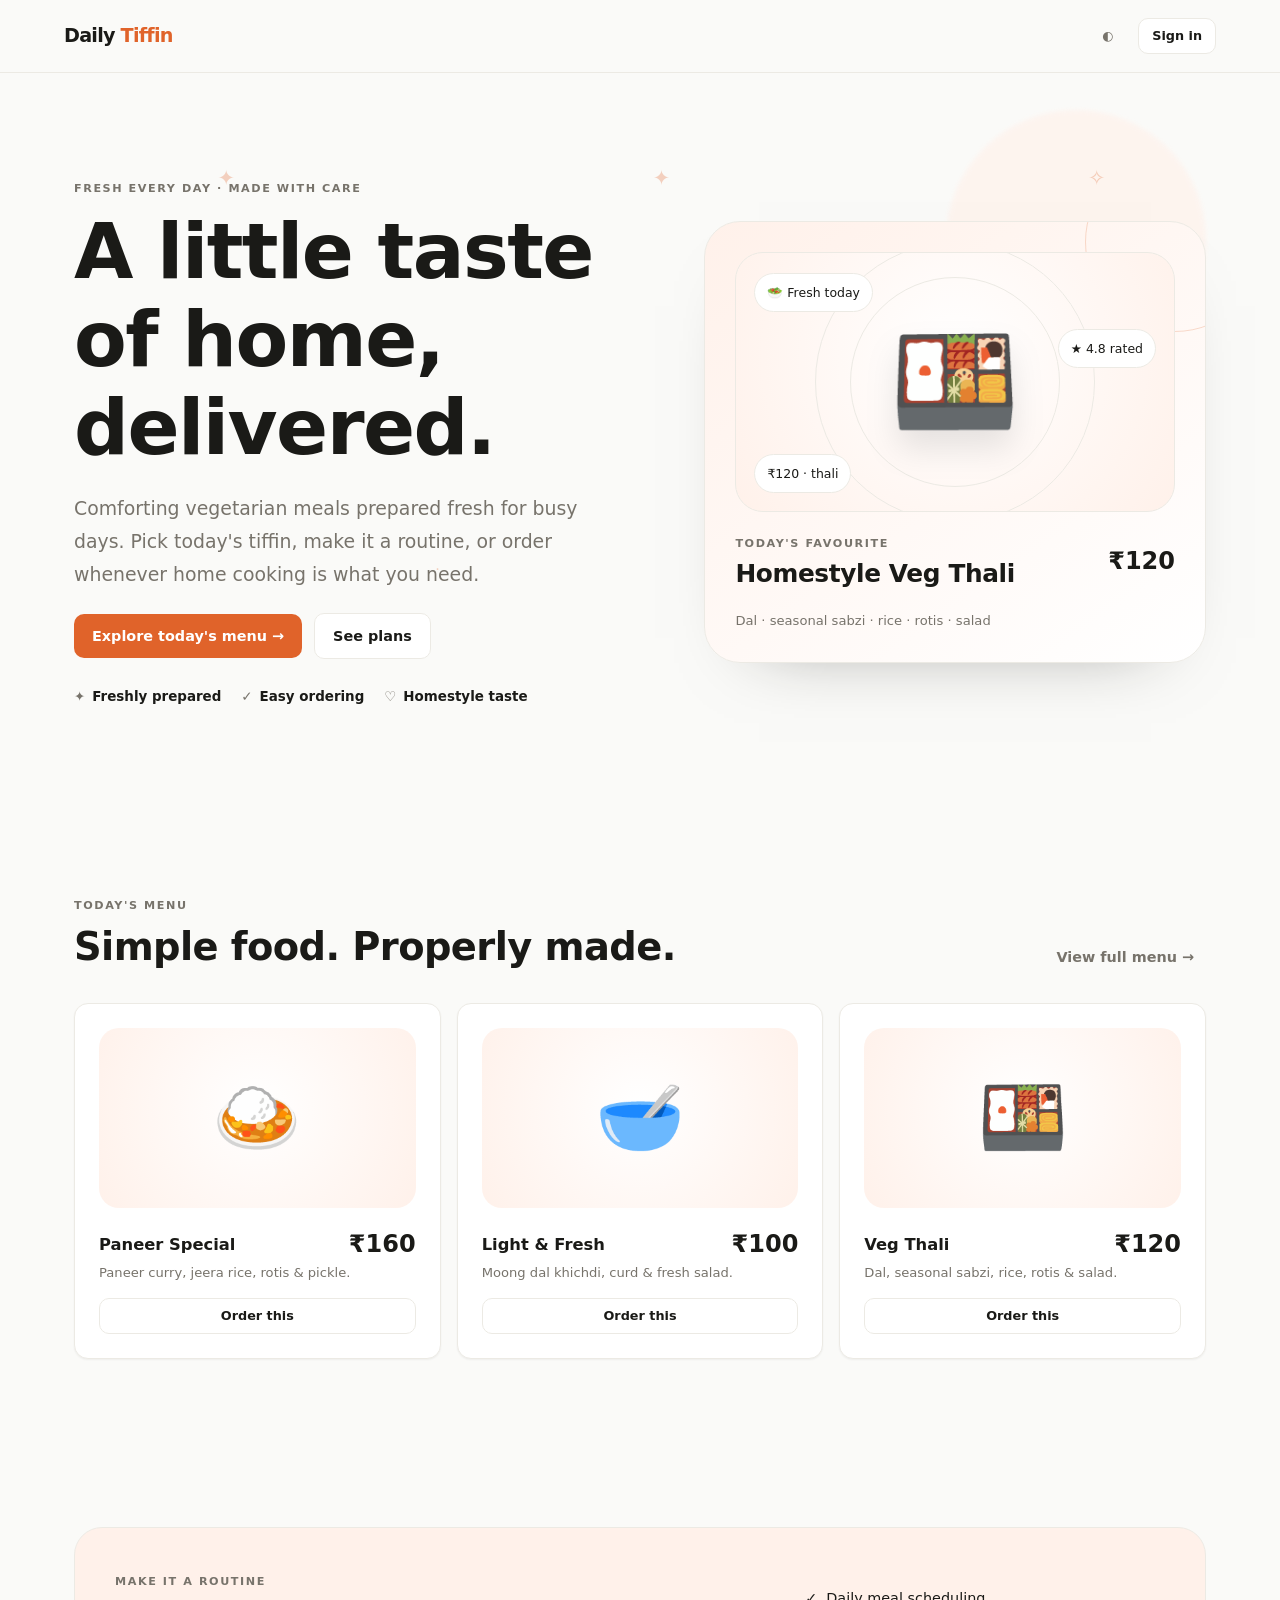
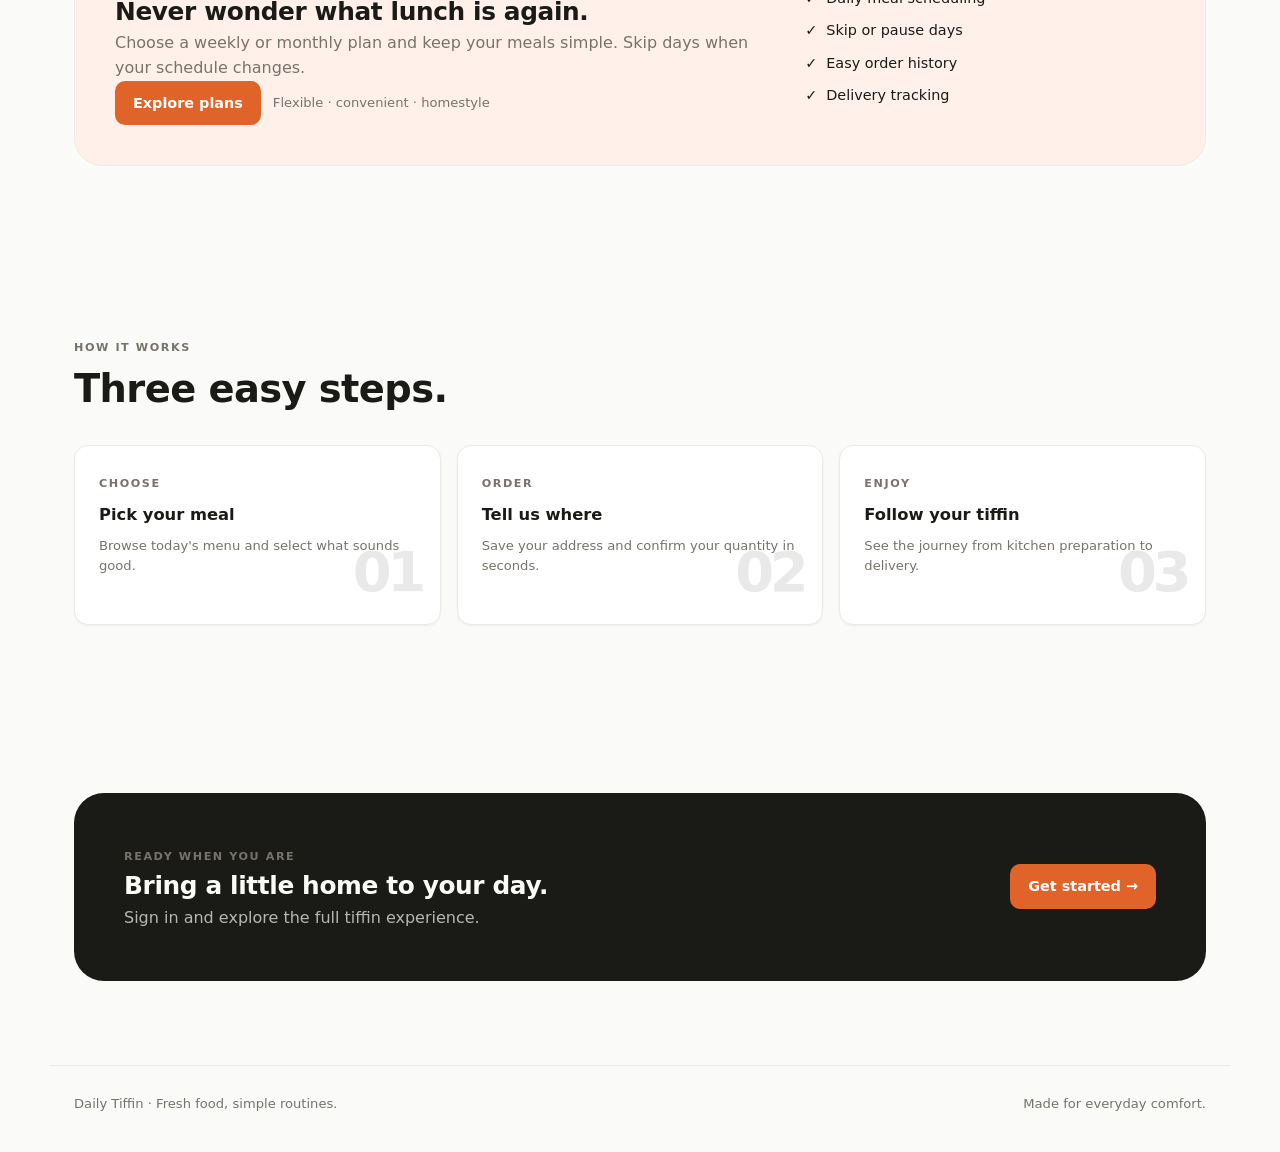
==== index.html @ ce7e2937 "first commit" ====
<!doctype html>
<html lang="en">
<head>
<meta charset="UTF-8"><meta name="viewport" content="width=device-width, initial-scale=1, viewport-fit=cover">
<meta name="theme-color" content="#FAFAF8"><meta name="description" content="Fresh homestyle tiffin meals, simple plans and easy delivery.">
<title>Daily Tiffin · Homestyle meals</title>
<link rel="stylesheet" href="assets/css/tokens.css"><link rel="stylesheet" href="assets/css/base.css"><link rel="stylesheet" href="assets/css/components.css"><link rel="stylesheet" href="assets/css/pages.css">
<script type="module" src="assets/js/theme.js"></script><script src="assets/js/enhancements.js" defer></script>
<style>
.home{overflow:hidden}.home__nav{padding-inline:clamp(16px,5vw,72px)}
.hero--home{max-width:1180px;grid-template-columns:minmax(0,1.05fr) minmax(280px,.95fr);padding-top:clamp(48px,8vw,104px);padding-bottom:clamp(56px,8vw,100px);gap:clamp(28px,6vw,76px)}
.hero-copy{position:relative;z-index:2}.hero-copy h1{max-width:780px;margin:.1em 0 .25em}.hero-copy .lead{font-size:clamp(1rem,1.5vw,1.18rem);line-height:1.75;max-width:600px}
.hero-actions{margin-top:22px}.trust-row{display:flex;gap:20px;flex-wrap:wrap;margin-top:28px;color:var(--muted);font-size:.84rem}.trust-row span{display:inline-flex;align-items:center;gap:7px}.trust-row b{color:var(--text)}
.hero__art--premium{min-height:430px;padding:30px;align-content:end;background:linear-gradient(145deg,var(--accent-soft),var(--surface));border-radius:36px}.plate{min-height:260px;display:grid;place-items:center;border-radius:28px;background:radial-gradient(circle at 50% 40%,var(--surface),var(--accent-soft));border:1px solid var(--border);position:relative;overflow:hidden}.plate::before,.plate::after{content:'';position:absolute;border:1px solid var(--border);border-radius:50%;width:280px;height:280px}.plate::after{width:210px;height:210px}.plate__emoji{font-size:6.5rem;filter:drop-shadow(0 18px 16px rgba(0,0,0,.1));z-index:1}.float-chip{position:absolute;background:var(--surface);border:1px solid var(--border);box-shadow:0 12px 35px -24px rgba(0,0,0,.55);border-radius:999px;padding:9px 12px;font-size:.78rem;z-index:2;animation:chipFloat 4.5s ease-in-out infinite}.chip-a{top:20px;left:18px}.chip-b{right:18px;top:76px;animation-delay:-1.3s}.chip-c{bottom:18px;left:18px;animation-delay:-2.2s}@keyframes chipFloat{50%{transform:translateY(-7px)}}
.section{max-width:1180px;margin:auto;padding:clamp(48px,7vw,84px) 24px}.section-head{display:flex;justify-content:space-between;gap:20px;align-items:end;margin-bottom:26px}.section-head h2{font-size:clamp(1.7rem,3vw,2.5rem)}
.feature-grid{display:grid;grid-template-columns:repeat(3,1fr);gap:16px}.feature-card{min-height:180px;position:relative;overflow:hidden}.feature-num{font-size:3.5rem;font-weight:800;letter-spacing:-.08em;opacity:.09;position:absolute;right:18px;bottom:8px}
.menu-preview{display:grid;grid-template-columns:repeat(3,1fr);gap:16px}.food-card{position:relative;overflow:hidden}.food-art{height:180px;border-radius:20px;background:radial-gradient(circle at 50% 45%,var(--surface),var(--accent-soft));display:grid;place-items:center;font-size:4.5rem;margin-bottom:18px}.food-meta{display:flex;align-items:center;justify-content:space-between;gap:10px}.food-card .btn{margin-top:15px;width:100%}
.plan-banner{display:grid;grid-template-columns:1.3fr .7fr;gap:22px;align-items:center;background:var(--accent-soft);border:1px solid var(--border);border-radius:28px;padding:clamp(22px,4vw,40px)}.plan-price{font-size:clamp(2rem,5vw,3.2rem);font-weight:800;letter-spacing:-.06em}.mini-points{display:grid;gap:10px}.mini-points div{display:flex;gap:9px;align-items:center;font-size:.9rem}
.cta{background:var(--text);color:var(--bg);border-radius:30px;padding:clamp(28px,5vw,50px);display:flex;align-items:center;justify-content:space-between;gap:24px}.cta p{color:color-mix(in srgb,var(--bg) 70%,transparent)}
.home-footer{border-top:1px solid var(--border);padding:28px 24px 38px;display:flex;justify-content:space-between;gap:16px;flex-wrap:wrap;color:var(--muted);font-size:.82rem;max-width:1180px;margin:auto}
@media(max-width:899px){.hero--home{grid-template-columns:1fr}.hero__art--premium{min-height:350px}.menu-preview,.feature-grid{grid-template-columns:repeat(2,minmax(0,1fr))}.plan-banner{grid-template-columns:1fr}}
@media(max-width:599px){.hero--home{padding-inline:18px}.hero__art--premium{min-height:300px;border-radius:26px;padding:18px}.plate{min-height:210px}.plate__emoji{font-size:5rem}.float-chip{font-size:.7rem}.section{padding-inline:18px}.section-head{align-items:start;flex-direction:column}.menu-preview,.feature-grid{grid-template-columns:1fr}.food-art{height:155px}.cta{border-radius:24px;flex-direction:column;align-items:flex-start}.trust-row{gap:12px}.home__nav .btn{min-width:88px}}
@media(prefers-reduced-motion:reduce){.float-chip{animation:none}}
</style>
</head>
<body class="home">
<nav class="lp-nav home__nav"><a class="lp-brand" href="index.html">Daily <span>Tiffin</span></a><div class="row"><button class="btn btn--quiet btn--sm" data-theme-toggle aria-label="Toggle theme">◐</button><a class="btn btn--ghost btn--sm" href="login.html">Sign in</a></div></nav>
<main>
<section class="hero hero--home">
<div class="hero-copy stack">
<span class="eyebrow">Fresh every day · Made with care</span>
<h1>A little taste of home, delivered.</h1>
<p class="lead muted">Comforting vegetarian meals prepared fresh for busy days. Pick today's tiffin, make it a routine, or order whenever home cooking is what you need.</p>
<div class="row wrap hero-actions"><a class="btn btn--primary" href="login.html">Explore today's menu →</a><a class="btn btn--ghost" href="#plans">See plans</a></div>
<div class="trust-row"><span>✦ <b>Freshly prepared</b></span><span>✓ <b>Easy ordering</b></span><span>♡ <b>Homestyle taste</b></span></div>
</div>
<div class="hero__art hero__art--premium">
<div class="plate"><span class="float-chip chip-a">🥗 Fresh today</span><span class="float-chip chip-b">★ 4.8 rated</span><span class="float-chip chip-c">₹120 · thali</span><span class="plate__emoji" aria-hidden="true">🍱</span></div>
<div class="between"><div><span class="eyebrow">Today's favourite</span><h2>Homestyle Veg Thali</h2></div><span class="price">₹120</span></div>
<p class="muted small">Dal · seasonal sabzi · rice · rotis · salad</p>
</div>
</section>

<section class="section">
<div class="section-head"><div><span class="eyebrow">Today's menu</span><h2>Simple food. Properly made.</h2></div><a class="btn btn--quiet" href="login.html">View full menu →</a></div>
<div class="menu-preview">
<article class="card food-card card--hover"><div class="food-art" aria-hidden="true">🍛</div><div class="food-meta"><h3>Paneer Special</h3><span class="price">₹160</span></div><p class="small muted">Paneer curry, jeera rice, rotis & pickle.</p><a class="btn btn--ghost btn--sm" href="login.html">Order this</a></article>
<article class="card food-card card--hover"><div class="food-art" aria-hidden="true">🥣</div><div class="food-meta"><h3>Light & Fresh</h3><span class="price">₹100</span></div><p class="small muted">Moong dal khichdi, curd & fresh salad.</p><a class="btn btn--ghost btn--sm" href="login.html">Order this</a></article>
<article class="card food-card card--hover"><div class="food-art" aria-hidden="true">🍱</div><div class="food-meta"><h3>Veg Thali</h3><span class="price">₹120</span></div><p class="small muted">Dal, seasonal sabzi, rice, rotis & salad.</p><a class="btn btn--ghost btn--sm" href="login.html">Order this</a></article>
</div>
</section>

<section class="section" id="plans">
<div class="plan-banner"><div><span class="eyebrow">Make it a routine</span><h2>Never wonder what lunch is again.</h2><p class="muted">Choose a weekly or monthly plan and keep your meals simple. Skip days when your schedule changes.</p><div class="row wrap"><a class="btn btn--primary" href="login.html">Explore plans</a><span class="small muted">Flexible · convenient · homestyle</span></div></div><div class="mini-points"><div>✓ <span>Daily meal scheduling</span></div><div>✓ <span>Skip or pause days</span></div><div>✓ <span>Easy order history</span></div><div>✓ <span>Delivery tracking</span></div></div></div>
</section>

<section class="section">
<div class="section-head"><div><span class="eyebrow">How it works</span><h2>Three easy steps.</h2></div></div>
<div class="feature-grid">
<article class="card feature-card stack-sm"><span class="eyebrow">Choose</span><h3>Pick your meal</h3><p class="muted small">Browse today's menu and select what sounds good.</p><span class="feature-num">01</span></article>
<article class="card feature-card stack-sm"><span class="eyebrow">Order</span><h3>Tell us where</h3><p class="muted small">Save your address and confirm your quantity in seconds.</p><span class="feature-num">02</span></article>
<article class="card feature-card stack-sm"><span class="eyebrow">Enjoy</span><h3>Follow your tiffin</h3><p class="muted small">See the journey from kitchen preparation to delivery.</p><span class="feature-num">03</span></article>
</div>
</section>

<section class="section"><div class="cta"><div><span class="eyebrow">Ready when you are</span><h2>Bring a little home to your day.</h2><p>Sign in and explore the full tiffin experience.</p></div><a class="btn btn--primary" href="login.html">Get started →</a></div></section>
</main>
<footer class="home-footer"><span>Daily Tiffin · Fresh food, simple routines.</span><span>Made for everyday comfort.</span></footer>
</body></html>
---- assets/css/tokens.css ----
:root{
  --bg:#FAFAF8; --surface:#FFFFFF; --surface-2:#F4F2EE;
  --border:#ECEAE4; --text:#1A1A17; --muted:#77736B;
  --accent:#E0632A; --accent-h:#C9541F; --accent-soft:#FFF1EA;
  --ok:#1B8A5A; --ok-soft:#E8F6EF;
  --warn:#C8891B; --warn-soft:#FFF6E5;
  --err:#C4372C; --err-soft:#FDECEA;
  --r-sm:10px; --r-md:14px; --r-lg:20px; --r-full:999px;
  --s1:4px; --s2:8px; --s3:12px; --s4:16px; --s5:24px; --s6:32px; --s7:48px;
  --sh-1:0 1px 2px rgba(26,26,23,.05);
  --sh-2:0 8px 28px -12px rgba(26,26,23,.18);
  --ease:cubic-bezier(.2,.8,.2,1); --t:.2s var(--ease);
  --rail:248px; --topbar:64px;
  --f:'Plus Jakarta Sans',system-ui,-apple-system,'Segoe UI',sans-serif;
}
html[data-theme="dark"]{
  --bg:#121211; --surface:#1B1B19; --surface-2:#232320;
  --border:#2C2C29; --text:#F5F4F1; --muted:#9A968D; --accent-soft:#2A1A12;
  --ok-soft:#14241d; --warn-soft:#2a2113; --err-soft:#2a1715;
  --sh-2:0 8px 28px -12px rgba(0,0,0,.6);
}
@media (prefers-reduced-motion:reduce){
  *,*::before,*::after{animation-duration:.01ms!important;transition-duration:.01ms!important}
}
---- assets/css/base.css ----
*,*::before,*::after{box-sizing:border-box;margin:0;padding:0}
html{-webkit-text-size-adjust:100%;scroll-behavior:smooth}
body{font-family:var(--f);font-size:15px;line-height:1.55;background:var(--bg);
  color:var(--text);-webkit-font-smoothing:antialiased;min-height:100dvh}
@media(min-width:768px){body{font-size:16px}}
img,svg{display:block;max-width:100%}
button,input,select,textarea{font:inherit;color:inherit}
button{background:none;border:0;cursor:pointer}
a{color:inherit;text-decoration:none}
ul,ol{list-style:none}
h1{font-size:clamp(1.6rem,4vw,2.4rem);letter-spacing:-.02em;font-weight:700;line-height:1.15}
h2{font-size:clamp(1.15rem,2.6vw,1.55rem);letter-spacing:-.015em;font-weight:650}
h3{font-size:1.02rem;font-weight:620}
.eyebrow{font-size:.7rem;letter-spacing:.14em;text-transform:uppercase;color:var(--muted);font-weight:650}
.muted{color:var(--muted)}
.small{font-size:.82rem}
.stack>*+*{margin-top:var(--s4)}
.stack-sm>*+*{margin-top:var(--s2)}
.row{display:flex;align-items:center;gap:var(--s3)}
.wrap{flex-wrap:wrap}
.between{display:flex;align-items:center;justify-content:space-between;gap:var(--s3)}
.sr{position:absolute;width:1px;height:1px;overflow:hidden;clip:rect(0 0 0 0)}
:focus-visible{outline:2px solid var(--accent);outline-offset:2px;border-radius:6px}
::selection{background:var(--accent);color:#fff}
---- assets/css/components.css ----
.btn{display:inline-flex;align-items:center;justify-content:center;gap:var(--s2);
  padding:11px 18px;border-radius:var(--r-sm);font-size:.9rem;font-weight:620;
  transition:background var(--t),transform var(--t),border-color var(--t),opacity var(--t),color var(--t);
  white-space:nowrap;min-height:44px}
.btn:active{transform:scale(.975)}
.btn--primary{background:var(--accent);color:#fff}
.btn--primary:hover{background:var(--accent-h)}
.btn--ghost{border:1px solid var(--border);background:var(--surface)}
.btn--ghost:hover{border-color:var(--accent);color:var(--accent)}
.btn--quiet{color:var(--muted);padding:8px 12px;min-height:38px}
.btn--quiet:hover{background:var(--surface-2);color:var(--text)}
.btn--danger{background:var(--err-soft);color:var(--err)}
.btn--ok{background:var(--ok-soft);color:var(--ok)}
.btn--block{width:100%}
.btn--sm{min-height:36px;padding:7px 13px;font-size:.8rem}
.btn[disabled]{opacity:.5;pointer-events:none}
.spin{width:15px;height:15px;border:2px solid currentColor;border-right-color:transparent;
  border-radius:50%;animation:spin .6s linear infinite;display:inline-block}
@keyframes spin{to{transform:rotate(360deg)}}

.card{background:var(--surface);border:1px solid var(--border);
  border-radius:var(--r-md);padding:var(--s5);box-shadow:var(--sh-1)}
.card--lg{border-radius:var(--r-lg)}
.card--pad-sm{padding:var(--s4)}
.card--hover{transition:transform var(--t),border-color var(--t),box-shadow var(--t)}
.card--hover:hover{transform:translateY(-3px);border-color:rgba(224,99,42,.4);box-shadow:var(--sh-2)}

.pill{display:inline-flex;align-items:center;gap:6px;padding:5px 11px;
  border-radius:var(--r-full);font-size:.7rem;font-weight:680;text-transform:capitalize}
.pill::before{content:"";width:6px;height:6px;border-radius:50%;background:currentColor}
.pill--pending{background:var(--warn-soft);color:var(--warn)}
.pill--approved,.pill--delivered,.pill--active{background:var(--ok-soft);color:var(--ok)}
.pill--rejected,.pill--cancelled{background:var(--err-soft);color:var(--err)}
.pill--neutral,.pill--preparing,.pill--confirmed{background:var(--surface-2);color:var(--muted)}
.pill--accent,.pill--out_for_delivery{background:var(--accent-soft);color:var(--accent)}
.chip{display:inline-flex;align-items:center;gap:8px;padding:9px 15px;border:1px solid var(--border);
  border-radius:var(--r-full);font-size:.85rem;font-weight:560;background:var(--surface);transition:all var(--t)}
.chip--on{background:var(--text);color:var(--bg);border-color:var(--text)}
.chip--pick{cursor:pointer}
.chip--pick:hover{border-color:var(--accent);color:var(--accent)}
.chip__x{display:grid;place-items:center;width:17px;height:17px;border-radius:50%;
  background:var(--surface-2);font-size:.7rem;line-height:1}
.chip__x:hover{background:var(--err-soft);color:var(--err)}

.field{display:block}
.field label{display:block;font-size:.78rem;font-weight:620;color:var(--muted);margin-bottom:6px}
.input,.select,.textarea{width:100%;padding:12px 14px;background:var(--surface);
  border:1px solid var(--border);border-radius:var(--r-sm);transition:border-color var(--t),box-shadow var(--t)}
.input:focus,.select:focus,.textarea:focus{outline:0;border-color:var(--accent);
  box-shadow:0 0 0 4px rgba(224,99,42,.12)}
.textarea{min-height:104px;resize:vertical}
.field .err{font-size:.75rem;color:var(--err);margin-top:5px;display:none}
.field.is-err .input,.field.is-err .textarea,.field.is-err .select{border-color:var(--err)}
.field.is-err .err{display:block}
.hint{font-size:.76rem;color:var(--muted)}
.prefix{display:flex;align-items:center;border:1px solid var(--border);border-radius:var(--r-sm);
  background:var(--surface);overflow:hidden;transition:border-color var(--t),box-shadow var(--t)}
.prefix:focus-within{border-color:var(--accent);box-shadow:0 0 0 4px rgba(224,99,42,.12)}
.prefix span{padding:0 4px 0 14px;color:var(--muted);font-weight:600}
.prefix input{border:0;background:none;padding:12px 14px 12px 8px;width:100%}
.prefix input:focus{outline:0}

.otp{display:flex;gap:8px}
.otp input{flex:1;height:56px;text-align:center;font-size:1.35rem;font-weight:700;
  border:1px solid var(--border);border-radius:var(--r-sm);background:var(--surface);transition:all var(--t)}
.otp input:focus{outline:0;border-color:var(--accent);box-shadow:0 0 0 4px rgba(224,99,42,.12)}
.otp.shake{animation:shake .38s}
@keyframes shake{0%,100%{transform:translateX(0)}20%{transform:translateX(-7px)}
  40%{transform:translateX(7px)}60%{transform:translateX(-4px)}80%{transform:translateX(4px)}}

.tbl-wrap{border:1px solid var(--border);border-radius:var(--r-md);overflow:auto;background:var(--surface)}
.tbl{width:100%;border-collapse:collapse;font-size:.88rem}
.tbl th{position:sticky;top:0;background:var(--surface-2);text-align:left;padding:12px 16px;
  font-size:.71rem;letter-spacing:.08em;text-transform:uppercase;color:var(--muted);z-index:1}
.tbl td{padding:14px 16px;border-top:1px solid var(--border);vertical-align:middle}
.tbl tbody tr{transition:background var(--t)}
.tbl tbody tr:hover{background:var(--surface-2)}
@media(max-width:760px){
  .tbl thead{display:none}
  .tbl tr{display:block;border-top:1px solid var(--border);padding:10px 4px}
  .tbl tr:first-child{border-top:0}
  .tbl td{display:flex;justify-content:space-between;gap:14px;border:0;padding:6px 12px;text-align:right}
  .tbl td::before{content:attr(data-l);color:var(--muted);font-size:.72rem;font-weight:600;
    text-transform:uppercase;letter-spacing:.06em;text-align:left}
}

.sk{background:linear-gradient(90deg,var(--surface-2) 25%,var(--border) 50%,var(--surface-2) 75%);
  background-size:200% 100%;animation:sh 1.3s infinite;border-radius:8px}
@keyframes sh{to{background-position:-200% 0}}
.sk--line{height:12px}.sk--title{height:20px;width:55%}.sk--card{height:148px;border-radius:var(--r-md)}

#toasts{position:fixed;z-index:120;bottom:calc(84px + env(safe-area-inset-bottom));
  left:50%;transform:translateX(-50%);display:flex;flex-direction:column;gap:10px;width:min(92vw,400px)}
@media(min-width:900px){#toasts{bottom:auto;top:20px;left:auto;right:20px;transform:none}}
.toast{display:flex;gap:11px;align-items:flex-start;padding:13px 15px;border-radius:var(--r-sm);
  background:var(--surface);border:1px solid var(--border);box-shadow:var(--sh-2);font-size:.87rem}
.toast i{width:18px;height:18px;flex:none;margin-top:1px}
.toast--ok{border-left:3px solid var(--ok)}.toast--ok i{color:var(--ok)}
.toast--err{border-left:3px solid var(--err)}.toast--err i{color:var(--err)}
.toast--info{border-left:3px solid var(--accent)}.toast--info i{color:var(--accent)}

.modal{position:fixed;inset:0;z-index:130;display:none;place-items:end center}
@media(min-width:900px){.modal{place-items:center}}
.modal.open{display:grid}
.modal__veil{position:absolute;inset:0;background:rgba(18,18,17,.48);backdrop-filter:blur(3px)}
.modal__box{position:relative;width:min(100%,540px);max-height:90dvh;overflow:auto;
  background:var(--surface);border-radius:var(--r-lg) var(--r-lg) 0 0;padding:var(--s5)}
@media(min-width:900px){.modal__box{border-radius:var(--r-lg)}}
.modal__grip{width:40px;height:4px;border-radius:9px;background:var(--border);margin:0 auto var(--s4)}
@media(min-width:900px){.modal__grip{display:none}}

.empty{display:grid;place-items:center;gap:var(--s3);text-align:center;padding:var(--s7) var(--s4);
  border:1px dashed var(--border);border-radius:var(--r-md);color:var(--muted)}
.empty i{width:38px;height:38px;stroke-width:1.3}

.tl{position:relative;margin-left:7px;border-left:1px solid var(--border)}
.tl li{position:relative;padding:0 0 26px 24px}
.tl li:last-child{padding-bottom:0}
.tl__dot{position:absolute;left:-7px;top:5px;width:13px;height:13px;border-radius:50%;background:var(--border)}
.tl li.done .tl__dot{background:var(--accent)}
.tl li.now .tl__dot::after{content:"";position:absolute;inset:0;border-radius:50%;
  background:var(--accent);opacity:.45;animation:ping 1.5s var(--ease) infinite}
@keyframes ping{to{transform:scale(2.6);opacity:0}}
---- assets/css/pages.css ----
/* ---------- landing ---------- */
.lp-nav{position:sticky;top:0;z-index:40;display:flex;
align-items:center;justify-content:space-between;gap:16px;padding:18px max(20px,6vw);
background:var(--bg);border-bottom:1px solid var(--border)}
.lp-brand{font-weight:750;font-size:1.2rem;letter-spacing:-.04em}
.lp-brand span{color:var(--accent)}
.hero{max-width:1100px;margin:auto;padding:80px 24px;display:grid;gap:32px;align-items:center}
.hero h1{font-size:clamp(2.5rem,7vw,4.8rem);max-width:760px}
.hero p{max-width:540px}
.hero__art{background:var(--accent-soft);border:1px solid var(--border);
border-radius:32px;padding:36px;display:grid;gap:18px}
.hero__meal{font-size:4rem;text-align:center}
.features{max-width:1100px;margin:auto;padding:0 24px 64px;display:grid;gap:16px}
@media(min-width:900px){
.hero{grid-template-columns:1.4fr 1fr;padding-block:100px}
.features{grid-template-columns:repeat(3,minmax(0,1fr))}
}
.auth{min-height:100dvh;display:grid;place-items:center;padding:24px}
.auth__box{width:min(100%,440px)}
.auth__brand{text-align:center;margin-bottom:24px}
.stat__value{font-size:clamp(1.5rem,4vw,2rem);font-weight:750;margin-block:8px}
.meal-grid{display:grid;grid-template-columns:repeat(auto-fit,minmax(min(100%,240px),1fr));gap:16px}
.meal__art{display:grid;place-items:center;min-height:120px;font-size:3rem;
background:var(--accent-soft);border-radius:var(--r-sm);margin-bottom:16px}
.page-head{display:flex;justify-content:space-between;align-items:start;gap:16px;flex-wrap:wrap}
.form-grid{display:grid;gap:16px}
@media(min-width:600px){.form-grid{grid-template-columns:repeat(2,minmax(0,1fr))}}
.form-grid .full{grid-column:1/-1}
.price{font-size:1.5rem;font-weight:750}
.notice{padding:12px 16px;background:var(--warn-soft);color:var(--text);
border:1px solid var(--border);border-radius:var(--r-sm);font-size:.85rem}
footer{padding:24px;text-align:center;color:var(--muted);font-size:.8rem}
.shell>,.grid>,.card,.field{min-width:0}
.otp input{min-width:0;width:100%}
input,select,textarea{font-size:16px}
button svg,.btn svg,.navlink svg{width:19px;height:19px;flex:none}
.tab svg{width:21px;height:21px}
.modal__box{padding-bottom:calc(var(--s5) + env(safe-area-inset-bottom))}
@media(prefers-reduced-motion:no-preference){
.page,.auth__box{animation:enter .3s ease both}
@keyframes enter{from{opacity:0;transform:translateY(8px)}to{opacity:1;transform:none}}
}
@media(prefers-reduced-motion:reduce){html{scroll-behavior:auto}}

/* ---------- responsive fixes ---------- */
@media (max-width: 599px){
  .page-head > .btn, .page-head > a { width:100%; }
  .page-head .stack-sm { width:100%; }
  .row.wrap > .field { width:100%; }
  .card { padding:18px; }
  .hero { padding-block:48px; }
  .hero__art { padding:24px; }
  .hero__meal { font-size:3rem; }
}
@media (min-width: 900px){
  .hero__art { min-height:320px; align-content:center; }
}


/* ---------- rich interaction layer ---------- */
body{overflow-x:hidden}
.btn{position:relative;overflow:hidden;isolation:isolate}
.btn .ripple{position:absolute;width:12px;height:12px;border-radius:50%;background:currentColor;opacity:.18;transform:translate(-50%,-50%) scale(0);animation:ripple .55s ease-out;pointer-events:none;z-index:-1}
@keyframes ripple{to{transform:translate(-50%,-50%) scale(18);opacity:0}}
.reveal{opacity:0;transform:translateY(14px);transition:opacity .55s var(--ease),transform .55s var(--ease)}
.reveal.is-visible{opacity:1;transform:none}
.meal-grid > article:nth-child(2){transition-delay:.05s}.meal-grid > article:nth-child(3){transition-delay:.1s}.meal-grid > article:nth-child(4){transition-delay:.15s}
.card--hover{transition:transform .28s var(--ease),box-shadow .28s var(--ease),border-color .28s var(--ease)}
@media(hover:hover) and (pointer:fine){.card--hover:hover{transform:translateY(-5px);box-shadow:0 18px 45px -28px rgba(26,26,23,.42);border-color:color-mix(in srgb,var(--accent) 25%,var(--border))}.meal__art{transition:transform .45s var(--ease)}.card--hover:hover .meal__art{transform:scale(1.025)}}
.meal__art{position:relative;overflow:hidden;background:radial-gradient(circle at 50% 30%,var(--surface),var(--accent-soft));min-height:150px}
.meal__art::after{content:'';position:absolute;width:100px;height:100px;border-radius:50%;border:1px solid color-mix(in srgb,var(--accent) 18%,transparent);right:-25px;top:-25px}
.meal__art::before{content:'✦';position:absolute;right:20px;bottom:14px;color:var(--accent);opacity:.45;font-size:1.2rem}
.heart-btn{border:1px solid var(--border);background:var(--surface);width:42px;height:42px;border-radius:50%;font-size:1.35rem;line-height:1;cursor:pointer;color:var(--muted);transition:all .2s var(--ease)}
.heart-btn[aria-pressed="true"]{color:var(--accent);background:var(--accent-soft);border-color:color-mix(in srgb,var(--accent) 28%,var(--border))}
.heart-pop{animation:heartPop .28s var(--ease)}@keyframes heartPop{50%{transform:scale(1.25)}100%{transform:scale(1)}}
.ambient{position:fixed;inset:0;pointer-events:none;z-index:-1;overflow:hidden;opacity:.28}.ambient span{position:absolute;left:calc((var(--i) + 1) * 17%);top:18%;font-size:1.3rem;color:var(--accent);animation:float 9s ease-in-out infinite;animation-delay:calc(var(--i) * -1.7s)}.ambient span:nth-child(even){top:62%;font-size:.9rem}@keyframes float{0%,100%{transform:translate3d(0,0,0) rotate(0);opacity:.18}50%{transform:translate3d(8px,-18px,0) rotate(15deg);opacity:.55}}
.hero{position:relative}.hero::before{content:'';position:absolute;width:260px;height:260px;border-radius:50%;background:var(--accent-soft);filter:blur(2px);right:2%;top:5%;z-index:-1;opacity:.65}.hero__art{position:relative;overflow:hidden;box-shadow:0 30px 70px -55px rgba(26,26,23,.5)}.hero__art::before{content:'';position:absolute;width:180px;height:180px;border-radius:50%;border:1px solid color-mix(in srgb,var(--accent) 22%,transparent);top:-70px;right:-60px}.hero__meal{animation:mealFloat 4s ease-in-out infinite}@keyframes mealFloat{50%{transform:translateY(-8px) rotate(1deg)}}
.stat__value{letter-spacing:-.04em}
.tl{position:relative;margin:0;padding:4px 0 4px 4px;list-style:none}.tl li{position:relative;display:flex;align-items:center;gap:12px;padding:12px 0;color:var(--muted)}.tl li.done{color:var(--text)}.tl li::before{content:'';position:absolute;left:7px;top:36px;height:18px;border-left:1px dashed var(--border)}.tl li:last-child::before{display:none}.tl__dot{width:16px;height:16px;border-radius:50%;border:2px solid var(--border);background:var(--surface);z-index:1}.tl li.done .tl__dot{border-color:var(--ok);background:var(--ok)}.tl li.now .tl__dot{box-shadow:0 0 0 6px var(--accent-soft);border-color:var(--accent);background:var(--accent);animation:pulse 1.8s infinite}@keyframes pulse{50%{box-shadow:0 0 0 10px transparent}}
@media(max-width:599px){.hero::before{width:170px;height:170px}.hero__art{border-radius:24px}.meal-grid{gap:12px}.meal-grid > article{min-height:100%}.heart-btn{width:44px;height:44px}}
@media(prefers-reduced-motion:reduce){.reveal{opacity:1;transform:none}.hero__meal,.ambient span,.tl li.now .tl__dot{animation:none}}

/* Username/password login */
.auth__box .card--lg { animation: authEnter .45s ease both; }
.auth__box .field:focus-within label { transform: translateY(-1px); transition: transform .2s ease; }
@keyframes authEnter {
  from { opacity: 0; transform: translateY(10px); }
  to { opacity: 1; transform: translateY(0); }
}
@media (prefers-reduced-motion: reduce) {
  .auth__box .card--lg { animation: none; }
}
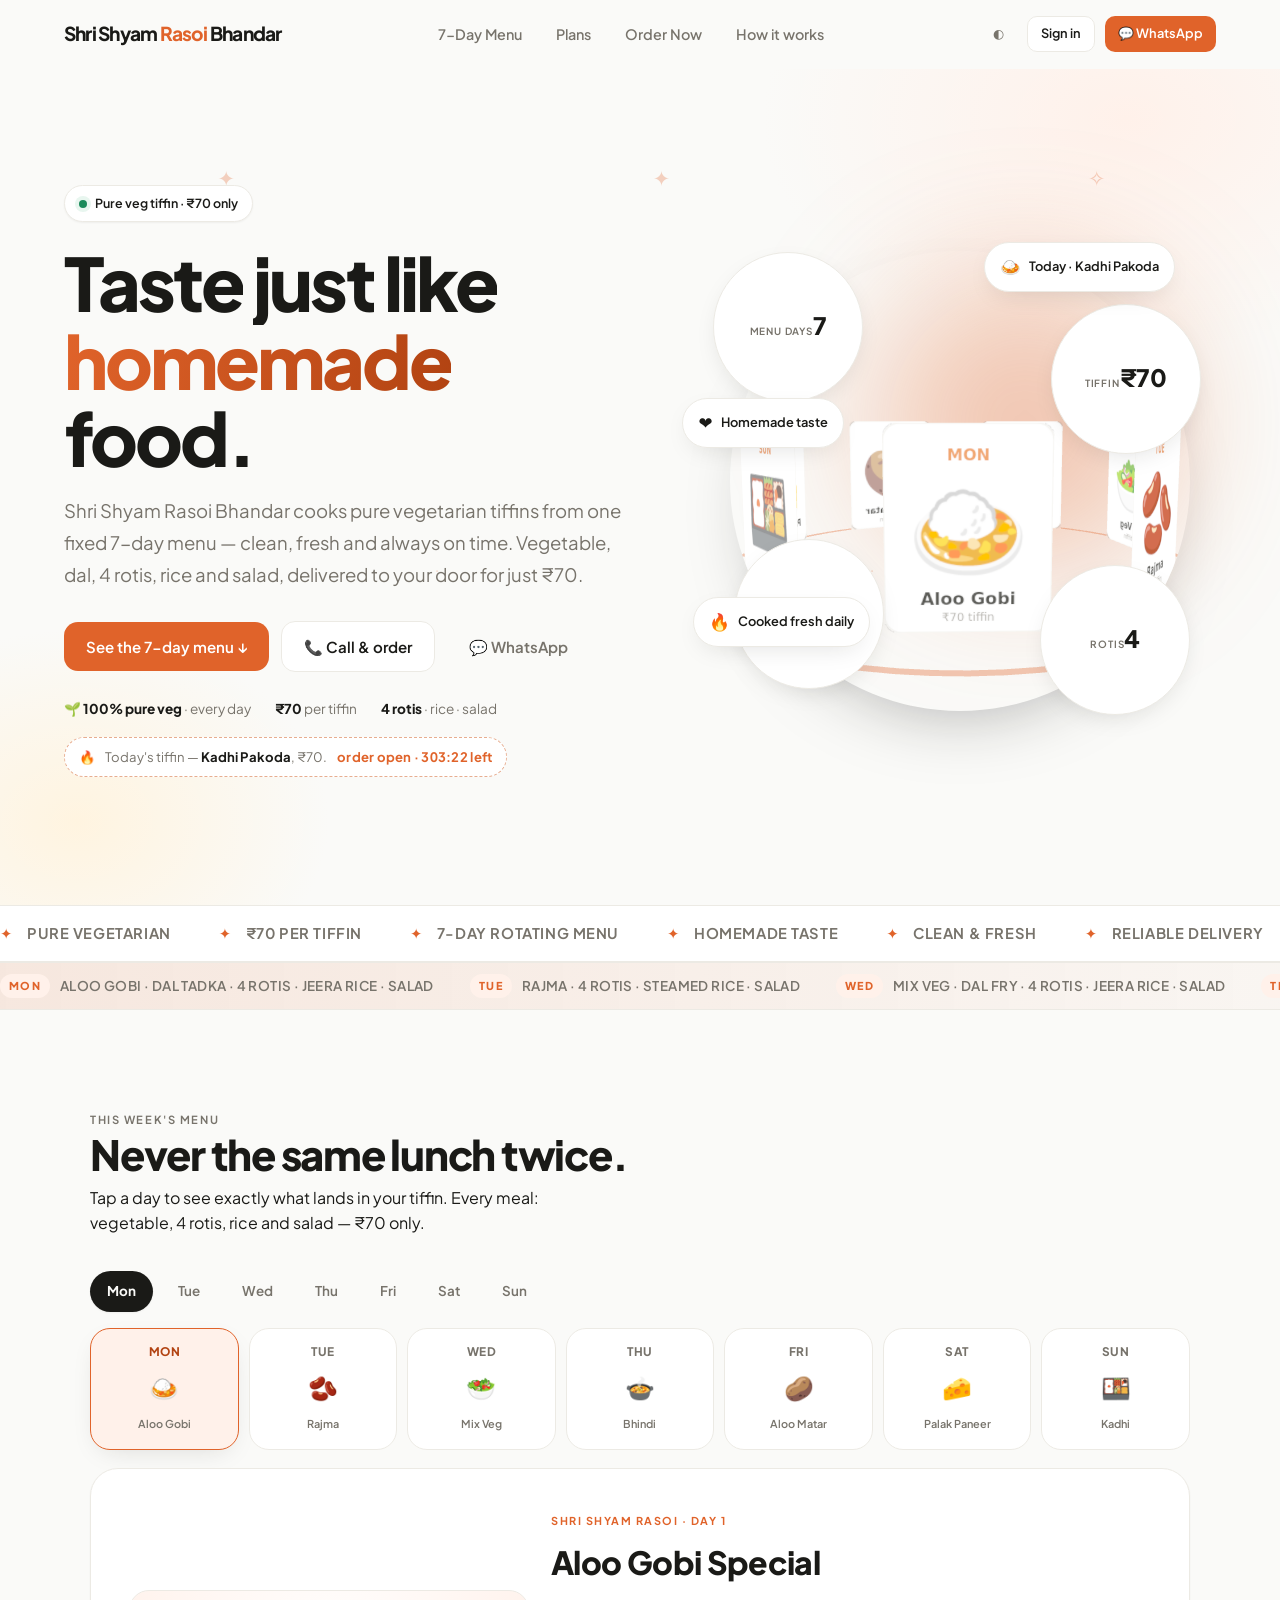
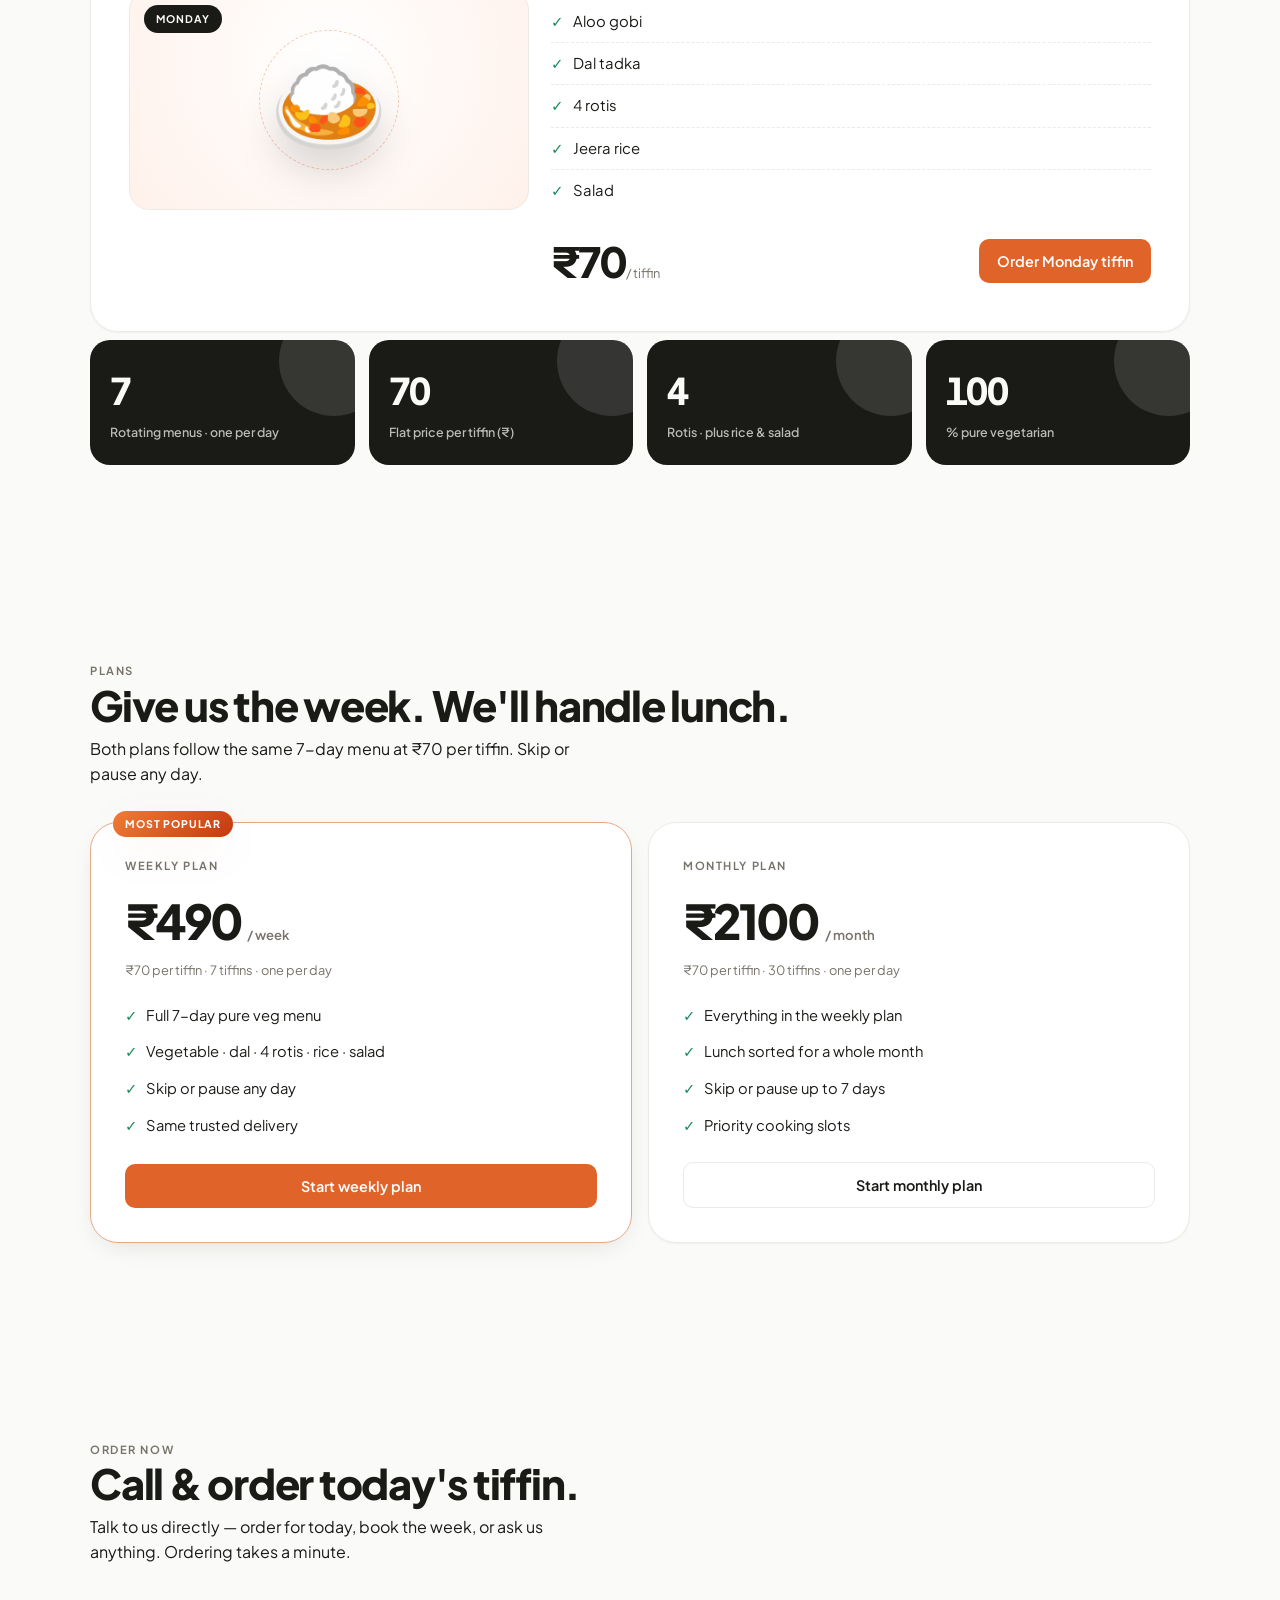
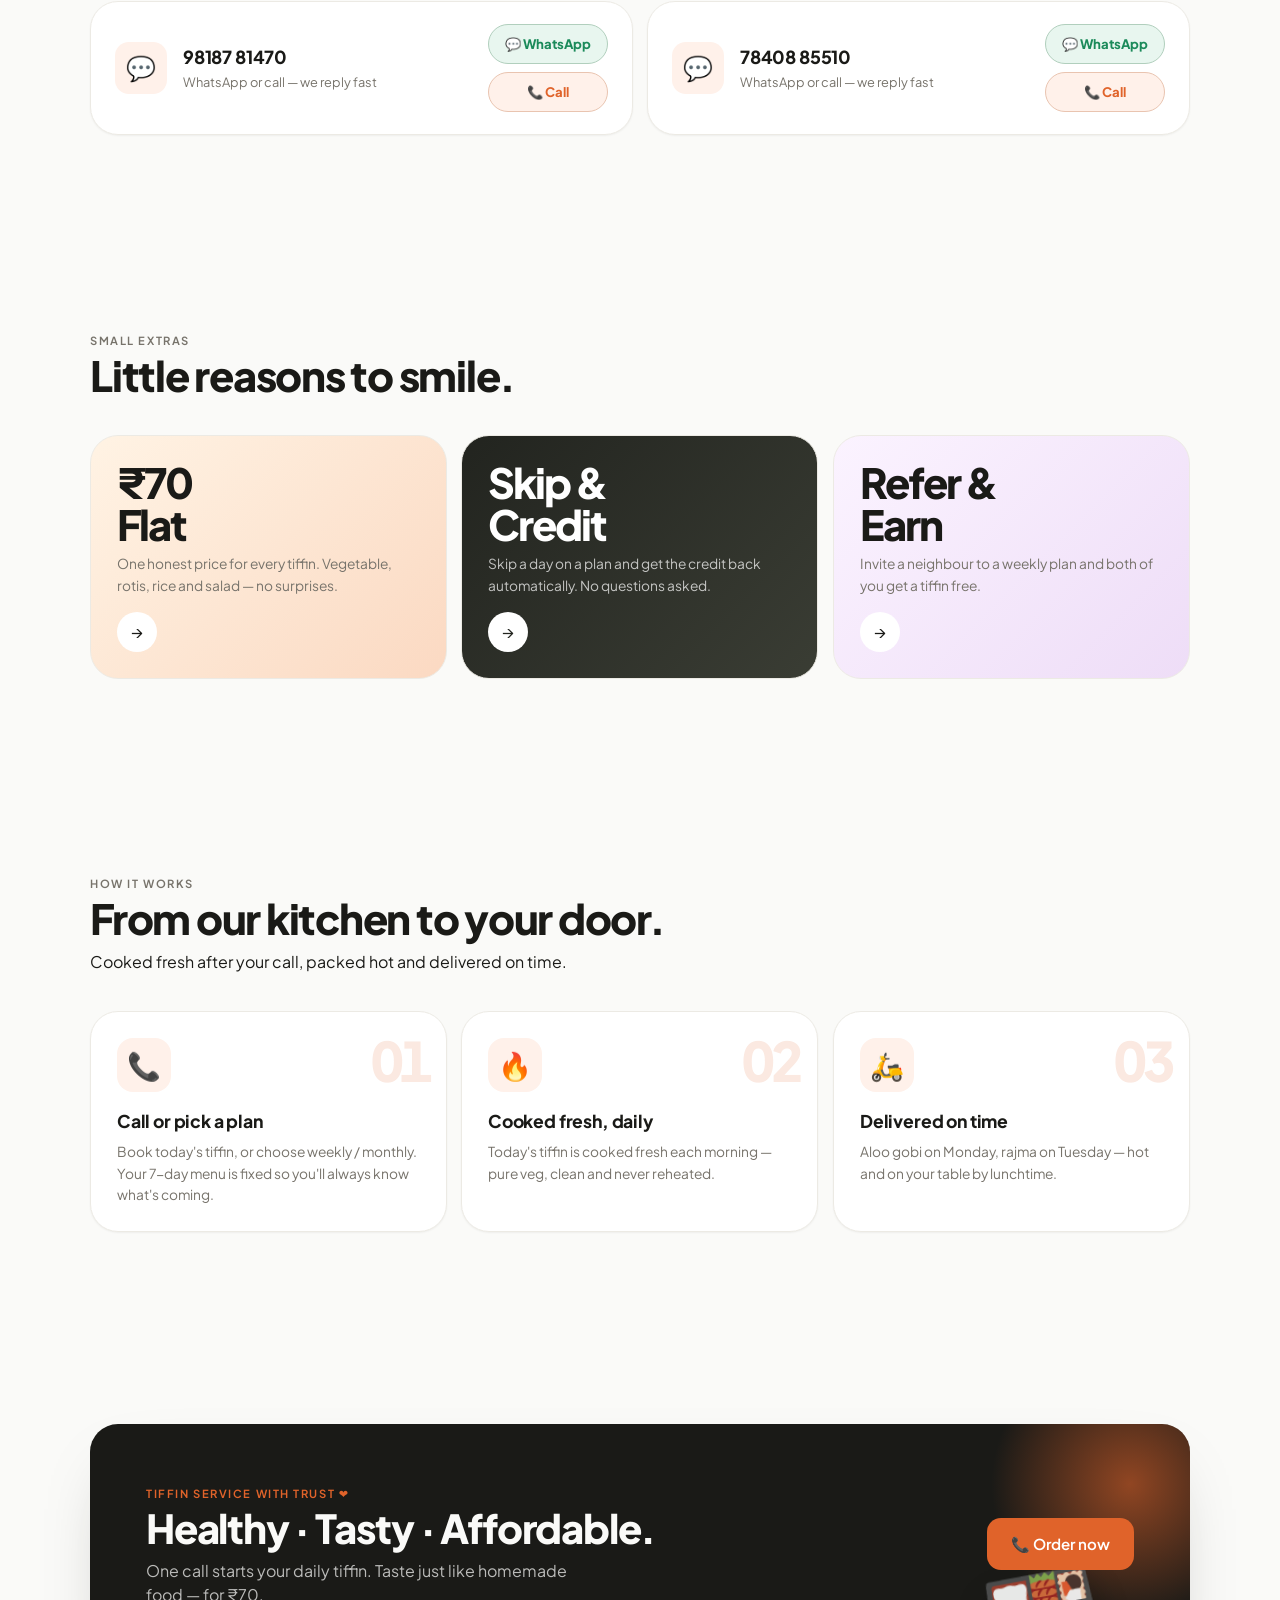
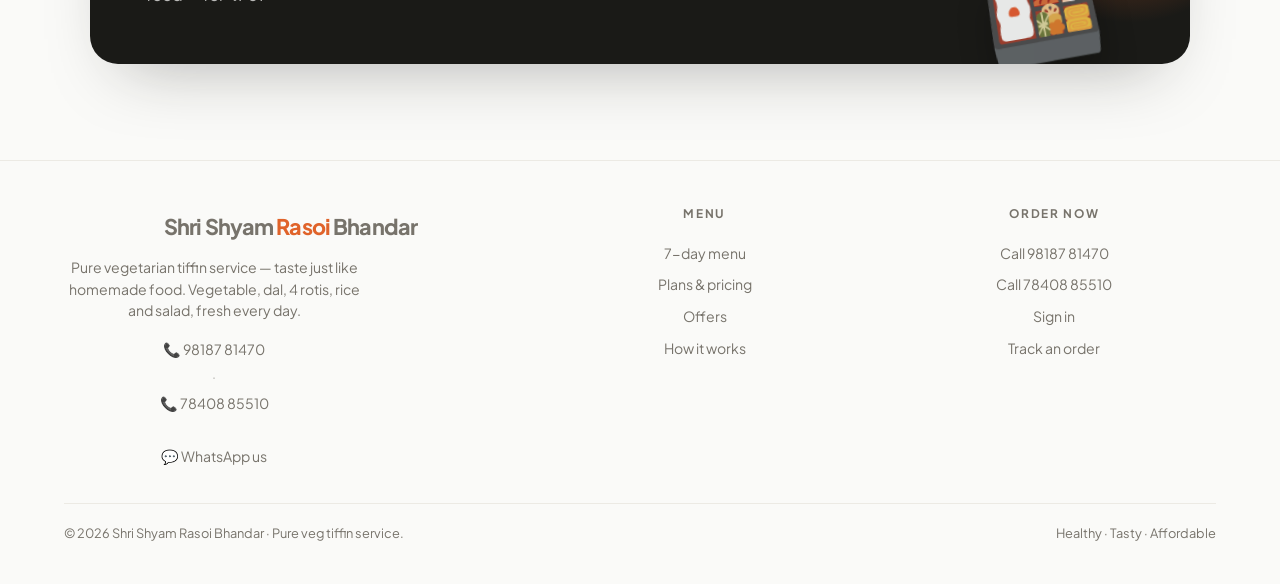
==== commit 5271ce76: "added 3d animation and enhancement" ====
--- a/index.html
+++ b/index.html
@@ -1,69 +1,501 @@
 <!doctype html>
 <html lang="en">
 <head>
-<meta charset="UTF-8"><meta name="viewport" content="width=device-width, initial-scale=1, viewport-fit=cover">
-<meta name="theme-color" content="#FAFAF8"><meta name="description" content="Fresh homestyle tiffin meals, simple plans and easy delivery.">
-<title>Daily Tiffin · Homestyle meals</title>
-<link rel="stylesheet" href="assets/css/tokens.css"><link rel="stylesheet" href="assets/css/base.css"><link rel="stylesheet" href="assets/css/components.css"><link rel="stylesheet" href="assets/css/pages.css">
-<script type="module" src="assets/js/theme.js"></script><script src="assets/js/enhancements.js" defer></script>
-<style>
-.home{overflow:hidden}.home__nav{padding-inline:clamp(16px,5vw,72px)}
-.hero--home{max-width:1180px;grid-template-columns:minmax(0,1.05fr) minmax(280px,.95fr);padding-top:clamp(48px,8vw,104px);padding-bottom:clamp(56px,8vw,100px);gap:clamp(28px,6vw,76px)}
-.hero-copy{position:relative;z-index:2}.hero-copy h1{max-width:780px;margin:.1em 0 .25em}.hero-copy .lead{font-size:clamp(1rem,1.5vw,1.18rem);line-height:1.75;max-width:600px}
-.hero-actions{margin-top:22px}.trust-row{display:flex;gap:20px;flex-wrap:wrap;margin-top:28px;color:var(--muted);font-size:.84rem}.trust-row span{display:inline-flex;align-items:center;gap:7px}.trust-row b{color:var(--text)}
-.hero__art--premium{min-height:430px;padding:30px;align-content:end;background:linear-gradient(145deg,var(--accent-soft),var(--surface));border-radius:36px}.plate{min-height:260px;display:grid;place-items:center;border-radius:28px;background:radial-gradient(circle at 50% 40%,var(--surface),var(--accent-soft));border:1px solid var(--border);position:relative;overflow:hidden}.plate::before,.plate::after{content:'';position:absolute;border:1px solid var(--border);border-radius:50%;width:280px;height:280px}.plate::after{width:210px;height:210px}.plate__emoji{font-size:6.5rem;filter:drop-shadow(0 18px 16px rgba(0,0,0,.1));z-index:1}.float-chip{position:absolute;background:var(--surface);border:1px solid var(--border);box-shadow:0 12px 35px -24px rgba(0,0,0,.55);border-radius:999px;padding:9px 12px;font-size:.78rem;z-index:2;animation:chipFloat 4.5s ease-in-out infinite}.chip-a{top:20px;left:18px}.chip-b{right:18px;top:76px;animation-delay:-1.3s}.chip-c{bottom:18px;left:18px;animation-delay:-2.2s}@keyframes chipFloat{50%{transform:translateY(-7px)}}
-.section{max-width:1180px;margin:auto;padding:clamp(48px,7vw,84px) 24px}.section-head{display:flex;justify-content:space-between;gap:20px;align-items:end;margin-bottom:26px}.section-head h2{font-size:clamp(1.7rem,3vw,2.5rem)}
-.feature-grid{display:grid;grid-template-columns:repeat(3,1fr);gap:16px}.feature-card{min-height:180px;position:relative;overflow:hidden}.feature-num{font-size:3.5rem;font-weight:800;letter-spacing:-.08em;opacity:.09;position:absolute;right:18px;bottom:8px}
-.menu-preview{display:grid;grid-template-columns:repeat(3,1fr);gap:16px}.food-card{position:relative;overflow:hidden}.food-art{height:180px;border-radius:20px;background:radial-gradient(circle at 50% 45%,var(--surface),var(--accent-soft));display:grid;place-items:center;font-size:4.5rem;margin-bottom:18px}.food-meta{display:flex;align-items:center;justify-content:space-between;gap:10px}.food-card .btn{margin-top:15px;width:100%}
-.plan-banner{display:grid;grid-template-columns:1.3fr .7fr;gap:22px;align-items:center;background:var(--accent-soft);border:1px solid var(--border);border-radius:28px;padding:clamp(22px,4vw,40px)}.plan-price{font-size:clamp(2rem,5vw,3.2rem);font-weight:800;letter-spacing:-.06em}.mini-points{display:grid;gap:10px}.mini-points div{display:flex;gap:9px;align-items:center;font-size:.9rem}
-.cta{background:var(--text);color:var(--bg);border-radius:30px;padding:clamp(28px,5vw,50px);display:flex;align-items:center;justify-content:space-between;gap:24px}.cta p{color:color-mix(in srgb,var(--bg) 70%,transparent)}
-.home-footer{border-top:1px solid var(--border);padding:28px 24px 38px;display:flex;justify-content:space-between;gap:16px;flex-wrap:wrap;color:var(--muted);font-size:.82rem;max-width:1180px;margin:auto}
-@media(max-width:899px){.hero--home{grid-template-columns:1fr}.hero__art--premium{min-height:350px}.menu-preview,.feature-grid{grid-template-columns:repeat(2,minmax(0,1fr))}.plan-banner{grid-template-columns:1fr}}
-@media(max-width:599px){.hero--home{padding-inline:18px}.hero__art--premium{min-height:300px;border-radius:26px;padding:18px}.plate{min-height:210px}.plate__emoji{font-size:5rem}.float-chip{font-size:.7rem}.section{padding-inline:18px}.section-head{align-items:start;flex-direction:column}.menu-preview,.feature-grid{grid-template-columns:1fr}.food-art{height:155px}.cta{border-radius:24px;flex-direction:column;align-items:flex-start}.trust-row{gap:12px}.home__nav .btn{min-width:88px}}
-@media(prefers-reduced-motion:reduce){.float-chip{animation:none}}
-</style>
+<meta charset="UTF-8"><meta name="viewport" content="width=device-width, initial-scale=1, viewport-fit=cover"><meta http-equiv="Cache-Control" content="no-store, must-revalidate"><meta http-equiv="Pragma" content="no-cache"><meta http-equiv="Expires" content="0">
+<meta name="theme-color" content="#FAFAF8"><meta name="description" content="Shri Shyam Rasoi Bhandar — pure vegetarian tiffin service. ₹70 tiffins from a fixed 7-day menu (Aloo Gobi, Rajma, Mix Veg, Bhindi, Aloo Matar, Palak Paneer, Kadhi Pakoda). Taste just like homemade food.">
+<title>Shri Shyam Rasoi Bhandar · Pure Veg Tiffin ₹70 · 7-Day Menu</title>
+<link rel="preconnect" href="https://fonts.googleapis.com"><link rel="preconnect" href="https://fonts.gstatic.com" crossorigin>
+<link href="https://fonts.googleapis.com/css2?family=Plus+Jakarta+Sans:wght@400;500;600;700;800&display=swap" rel="stylesheet">
+  <link rel="stylesheet" href="assets/css/tokens.css?v=5"><link rel="stylesheet" href="assets/css/base.css?v=5"><link rel="stylesheet" href="assets/css/components.css?v=5"><link rel="stylesheet" href="assets/css/pages.css?v=5"><link rel="stylesheet" href="assets/css/home.css?v=5">
+  <script type="module" src="assets/js/theme.js?v=5"></script><script type="module" src="assets/js/three/wheel.js?v=5"></script><script src="assets/js/enhancements.js?v=5" defer></script>
 </head>
-<body class="home">
-<nav class="lp-nav home__nav"><a class="lp-brand" href="index.html">Daily <span>Tiffin</span></a><div class="row"><button class="btn btn--quiet btn--sm" data-theme-toggle aria-label="Toggle theme">◐</button><a class="btn btn--ghost btn--sm" href="login.html">Sign in</a></div></nav>
+<body class="ck">
+<div class="ck-splash" id="splash" aria-hidden="true">
+  <div class="ck-splash__in">
+    <span class="ck-splash__logo">🍱</span>
+    <b>Shri Shyam <span>Rasoi</span> Bhandar</b>
+    <small>freshly cooking… 🔥</small>
+  </div>
+</div>
+<span class="ck-progress" id="progress" aria-hidden="true"></span>
+<nav class="ck-nav">
+  <a class="lp-brand" href="index.html">Shri Shyam <span>Rasoi</span> Bhandar</a>
+  <div class="ck-nav__links" aria-label="On this page">
+    <a href="#week">7-Day Menu</a><a href="#plans">Plans</a><a href="#order">Order Now</a><a href="#how">How it works</a>
+  </div>
+  <div class="ck-nav__cta">
+    <button class="btn btn--quiet btn--sm" data-theme-toggle aria-label="Toggle theme">◐</button>
+    <a class="btn btn--ghost btn--sm" href="login.html">Sign in</a>
+    <a class="btn btn--primary btn--sm" href="https://wa.me/919818781470?text=Namaste%20%F0%9F%99%8F%20I%27d%20like%20to%20order%20today%27s%20tiffin.">💬 WhatsApp</a>
+  </div>
+</nav>
+
 <main>
-<section class="hero hero--home">
-<div class="hero-copy stack">
-<span class="eyebrow">Fresh every day · Made with care</span>
-<h1>A little taste of home, delivered.</h1>
-<p class="lead muted">Comforting vegetarian meals prepared fresh for busy days. Pick today's tiffin, make it a routine, or order whenever home cooking is what you need.</p>
-<div class="row wrap hero-actions"><a class="btn btn--primary" href="login.html">Explore today's menu →</a><a class="btn btn--ghost" href="#plans">See plans</a></div>
-<div class="trust-row"><span>✦ <b>Freshly prepared</b></span><span>✓ <b>Easy ordering</b></span><span>♡ <b>Homestyle taste</b></span></div>
+<!-- ================= HERO ================= -->
+<section class="ck-hero">
+  <div class="ck-hero__copy">
+    <span class="ck-hero__badge"><span class="dot-ico" aria-hidden="true"></span> Pure veg tiffin · ₹70 only</span>
+    <h1>Taste just like <em>homemade</em> food.</h1>
+    <p class="lead">Shri Shyam Rasoi Bhandar cooks pure vegetarian tiffins from one fixed 7-day menu — clean, fresh and always on time. Vegetable, dal, 4 rotis, rice and salad, delivered to your door for just ₹70.</p>
+    <div class="ck-hero__actions">
+      <a class="btn btn--primary" href="#week">See the 7-day menu ↓</a>
+      <a class="btn btn--ghost" href="tel:+919818781470">📞 Call &amp; order</a>
+      <a class="btn btn--quiet" href="https://wa.me/919818781470?text=Namaste%20%F0%9F%99%8F%20I%27d%20like%20to%20order%20today%27s%20tiffin.">💬 WhatsApp</a>
+    </div>
+    <div class="ck-hero__rate">
+      <span><b>🌱 100% pure veg</b> · every day</span>
+      <span><b>₹70</b> per tiffin</span>
+      <span><b>4 rotis</b> · rice · salad</span>
+    </div>
+    <div class="ck-hero__today"><i aria-hidden="true">🔥</i><span id="today-line">Today's tiffin is cooking…</span><span class="ck-cook-chip" id="cook-chip">opening soon</span></div>
+  </div>
+
+  <div class="ck-stage" aria-hidden="true">
+    <span class="ck-stage__glow"></span>
+    <div class="ck-stage__3d" id="stage3d" aria-hidden="true"></div>
+    <div class="ck-stage__plate">
+      <span class="ck-stage__emoji">🍱</span>
+      <span class="ck-stage__cook"></span>
+    </div>
+    <div class="ck-stage__ring ck-ring-a"><span><small>menu days</small><b class="big">7</b></span></div>
+    <div class="ck-stage__ring ck-ring-b"><span><small>tiffin</small><b class="big">₹70</b></span></div>
+    <div class="ck-stage__ring ck-ring-c"><span><small>pure</small><b class="big">100%</b></span></div>
+    <div class="ck-stage__ring ck-ring-d"><span><small>rotis</small><b class="big">4</b></span></div>
+    <span class="ck-chip ck-chip--1"><i>🍛</i> Today · Aloo Gobi Special</span>
+    <span class="ck-chip ck-chip--2"><i>🔥</i> Cooked fresh daily</span>
+    <span class="ck-chip ck-chip--3"><i>❤️</i> Homemade taste</span>
+  </div>
+</section>
+
+<!-- ================= TICKER ================= -->
+<div class="ck-ticker" aria-hidden="true">
+  <div class="ck-ticker__track">
+    <span><i>✦</i> Pure vegetarian</span><span><i>✦</i> ₹70 per tiffin</span><span><i>✦</i> 7-day rotating menu</span><span><i>✦</i> Homemade taste</span><span><i>✦</i> Clean &amp; fresh</span><span><i>✦</i> Reliable delivery</span>
+    <span><i>✦</i> Pure vegetarian</span><span><i>✦</i> ₹70 per tiffin</span><span><i>✦</i> 7-day rotating menu</span><span><i>✦</i> Homemade taste</span><span><i>✦</i> Clean &amp; fresh</span><span><i>✦</i> Reliable delivery</span>
+  </div>
 </div>
-<div class="hero__art hero__art--premium">
-<div class="plate"><span class="float-chip chip-a">🥗 Fresh today</span><span class="float-chip chip-b">★ 4.8 rated</span><span class="float-chip chip-c">₹120 · thali</span><span class="plate__emoji" aria-hidden="true">🍱</span></div>
-<div class="between"><div><span class="eyebrow">Today's favourite</span><h2>Homestyle Veg Thali</h2></div><span class="price">₹120</span></div>
-<p class="muted small">Dal · seasonal sabzi · rice · rotis · salad</p>
+<div class="ck-ticker ck-ticker--days" aria-hidden="true">
+  <div class="ck-ticker__track ck-ticker__track--rev">
+    <span><i>MON</i> Aloo Gobi · Dal tadka · 4 rotis · Jeera rice · Salad</span>
+    <span><i>TUE</i> Rajma · 4 rotis · Steamed rice · Salad</span>
+    <span><i>WED</i> Mix Veg · Dal fry · 4 rotis · Jeera rice · Salad</span>
+    <span><i>THU</i> Bhindi Masala · 4 rotis · Steamed rice · Salad</span>
+    <span><i>FRI</i> Aloo Matar · Dal tadka · 4 rotis · Veg pulao · Salad</span>
+    <span><i>SAT</i> Palak Paneer · 4 rotis · Jeera rice · Salad</span>
+    <span><i>SUN</i> Kadhi Pakoda · 4 rotis · Salad</span>
+    <span><i>MON</i> Aloo Gobi · Dal tadka · 4 rotis · Jeera rice · Salad</span>
+    <span><i>TUE</i> Rajma · 4 rotis · Steamed rice · Salad</span>
+    <span><i>WED</i> Mix Veg · Dal fry · 4 rotis · Jeera rice · Salad</span>
+    <span><i>THU</i> Bhindi Masala · 4 rotis · Steamed rice · Salad</span>
+    <span><i>FRI</i> Aloo Matar · Dal tadka · 4 rotis · Veg pulao · Salad</span>
+    <span><i>SAT</i> Palak Paneer · 4 rotis · Jeera rice · Salad</span>
+    <span><i>SUN</i> Kadhi Pakoda · 4 rotis · Salad</span>
+  </div>
 </div>
-</section>
-
-<section class="section">
-<div class="section-head"><div><span class="eyebrow">Today's menu</span><h2>Simple food. Properly made.</h2></div><a class="btn btn--quiet" href="login.html">View full menu →</a></div>
-<div class="menu-preview">
-<article class="card food-card card--hover"><div class="food-art" aria-hidden="true">🍛</div><div class="food-meta"><h3>Paneer Special</h3><span class="price">₹160</span></div><p class="small muted">Paneer curry, jeera rice, rotis & pickle.</p><a class="btn btn--ghost btn--sm" href="login.html">Order this</a></article>
-<article class="card food-card card--hover"><div class="food-art" aria-hidden="true">🥣</div><div class="food-meta"><h3>Light & Fresh</h3><span class="price">₹100</span></div><p class="small muted">Moong dal khichdi, curd & fresh salad.</p><a class="btn btn--ghost btn--sm" href="login.html">Order this</a></article>
-<article class="card food-card card--hover"><div class="food-art" aria-hidden="true">🍱</div><div class="food-meta"><h3>Veg Thali</h3><span class="price">₹120</span></div><p class="small muted">Dal, seasonal sabzi, rice, rotis & salad.</p><a class="btn btn--ghost btn--sm" href="login.html">Order this</a></article>
-</div>
-</section>
-
-<section class="section" id="plans">
-<div class="plan-banner"><div><span class="eyebrow">Make it a routine</span><h2>Never wonder what lunch is again.</h2><p class="muted">Choose a weekly or monthly plan and keep your meals simple. Skip days when your schedule changes.</p><div class="row wrap"><a class="btn btn--primary" href="login.html">Explore plans</a><span class="small muted">Flexible · convenient · homestyle</span></div></div><div class="mini-points"><div>✓ <span>Daily meal scheduling</span></div><div>✓ <span>Skip or pause days</span></div><div>✓ <span>Easy order history</span></div><div>✓ <span>Delivery tracking</span></div></div></div>
-</section>
-
-<section class="section">
-<div class="section-head"><div><span class="eyebrow">How it works</span><h2>Three easy steps.</h2></div></div>
-<div class="feature-grid">
-<article class="card feature-card stack-sm"><span class="eyebrow">Choose</span><h3>Pick your meal</h3><p class="muted small">Browse today's menu and select what sounds good.</p><span class="feature-num">01</span></article>
-<article class="card feature-card stack-sm"><span class="eyebrow">Order</span><h3>Tell us where</h3><p class="muted small">Save your address and confirm your quantity in seconds.</p><span class="feature-num">02</span></article>
-<article class="card feature-card stack-sm"><span class="eyebrow">Enjoy</span><h3>Follow your tiffin</h3><p class="muted small">See the journey from kitchen preparation to delivery.</p><span class="feature-num">03</span></article>
-</div>
-</section>
-
-<section class="section"><div class="cta"><div><span class="eyebrow">Ready when you are</span><h2>Bring a little home to your day.</h2><p>Sign in and explore the full tiffin experience.</p></div><a class="btn btn--primary" href="login.html">Get started →</a></div></section>
+
+<!-- ================= WEEKLY MENU ================= -->
+<section class="ck-section" id="week">
+  <div class="ck-head">
+    <div><span class="eyebrow">This week's menu</span><h2>Never the same lunch twice.</h2><p>Tap a day to see exactly what lands in your tiffin. Every meal: vegetable, 4 rotis, rice and salad — ₹70 only.</p></div>
+  </div>
+
+  <div class="ck-tabs" role="tablist" aria-label="7-day tiffin menu">
+    <button class="ck-tab" data-day="1" role="tab">Mon</button>
+    <button class="ck-tab" data-day="2" role="tab">Tue</button>
+    <button class="ck-tab" data-day="3" role="tab">Wed</button>
+    <button class="ck-tab" data-day="4" role="tab">Thu</button>
+    <button class="ck-tab" data-day="5" role="tab">Fri</button>
+    <button class="ck-tab" data-day="6" role="tab">Sat</button>
+    <button class="ck-tab" data-day="7" role="tab">Sun</button>
+  </div>
+
+  <div class="ck-week-strip" role="tablist" aria-label="Jump to a day">
+    <button class="ck-day-mini" data-day="1"><span class="d">Mon</span><span class="e">🍛</span><small>Aloo Gobi</small></button>
+    <button class="ck-day-mini" data-day="2"><span class="d">Tue</span><span class="e">🫘</span><small>Rajma</small></button>
+    <button class="ck-day-mini" data-day="3"><span class="d">Wed</span><span class="e">🥗</span><small>Mix Veg</small></button>
+    <button class="ck-day-mini" data-day="4"><span class="d">Thu</span><span class="e">🍲</span><small>Bhindi</small></button>
+    <button class="ck-day-mini" data-day="5"><span class="d">Fri</span><span class="e">🥔</span><small>Aloo Matar</small></button>
+    <button class="ck-day-mini" data-day="6"><span class="d">Sat</span><span class="e">🧀</span><small>Palak Paneer</small></button>
+    <button class="ck-day-mini" data-day="7"><span class="d">Sun</span><span class="e">🍱</span><small>Kadhi</small></button>
+  </div>
+
+  <div class="ck-panels">
+    <article class="ck-panel" data-day="1">
+      <div class="ck-panel__art"><span class="day-chip">Monday</span><span class="food">🍛</span></div>
+      <div><span class="ck-dish__brand">Shri Shyam Rasoi · Day 1</span><h3>Aloo Gobi Special</h3>
+        <ul class="ck-panel__list"><li>Aloo gobi</li><li>Dal tadka</li><li>4 rotis</li><li>Jeera rice</li><li>Salad</li></ul>
+        <div class="ck-panel__foot"><span><span class="ck-panel__price">₹70</span><small class="per">/ tiffin</small></span>
+        <a class="btn btn--primary" href="login.html">Order Monday tiffin</a></div></div>
+    </article>
+    <article class="ck-panel" data-day="2">
+      <div class="ck-panel__art"><span class="day-chip">Tuesday</span><span class="food">🫘</span></div>
+      <div><span class="ck-dish__brand">Shri Shyam Rasoi · Day 2</span><h3>Rajma</h3>
+        <ul class="ck-panel__list"><li>Rajma</li><li>4 rotis</li><li>Steamed rice</li><li>Salad</li></ul>
+        <div class="ck-panel__foot"><span><span class="ck-panel__price">₹70</span><small class="per">/ tiffin</small></span>
+        <a class="btn btn--primary" href="login.html">Order Tuesday tiffin</a></div></div>
+    </article>
+    <article class="ck-panel" data-day="3">
+      <div class="ck-panel__art"><span class="day-chip">Wednesday</span><span class="food">🥗</span></div>
+      <div><span class="ck-dish__brand">Shri Shyam Rasoi · Day 3</span><h3>Mix Veg</h3>
+        <ul class="ck-panel__list"><li>Mix veg</li><li>Dal fry</li><li>4 rotis</li><li>Jeera rice</li><li>Salad</li></ul>
+        <div class="ck-panel__foot"><span><span class="ck-panel__price">₹70</span><small class="per">/ tiffin</small></span>
+        <a class="btn btn--primary" href="login.html">Order Wednesday tiffin</a></div></div>
+    </article>
+    <article class="ck-panel" data-day="4">
+      <div class="ck-panel__art"><span class="day-chip">Thursday</span><span class="food">🍲</span></div>
+      <div><span class="ck-dish__brand">Shri Shyam Rasoi · Day 4</span><h3>Bhindi Masala</h3>
+        <ul class="ck-panel__list"><li>Bhindi masala</li><li>4 rotis</li><li>Steamed rice</li><li>Salad</li></ul>
+        <div class="ck-panel__foot"><span><span class="ck-panel__price">₹70</span><small class="per">/ tiffin</small></span>
+        <a class="btn btn--primary" href="login.html">Order Thursday tiffin</a></div></div>
+    </article>
+    <article class="ck-panel" data-day="5">
+      <div class="ck-panel__art"><span class="day-chip">Friday</span><span class="food">🥔</span></div>
+      <div><span class="ck-dish__brand">Shri Shyam Rasoi · Day 5</span><h3>Aloo Matar Pulao</h3>
+        <ul class="ck-panel__list"><li>Aloo matar</li><li>Dal tadka</li><li>4 rotis</li><li>Veg pulao</li><li>Salad</li></ul>
+        <div class="ck-panel__foot"><span><span class="ck-panel__price">₹70</span><small class="per">/ tiffin</small></span>
+        <a class="btn btn--primary" href="login.html">Order Friday tiffin</a></div></div>
+    </article>
+    <article class="ck-panel" data-day="6">
+      <div class="ck-panel__art"><span class="day-chip">Saturday</span><span class="food">🧀</span></div>
+      <div><span class="ck-dish__brand">Shri Shyam Rasoi · Day 6</span><h3>Palak Paneer</h3>
+        <ul class="ck-panel__list"><li>Palak paneer</li><li>4 rotis</li><li>Jeera rice</li><li>Salad</li></ul>
+        <div class="ck-panel__foot"><span><span class="ck-panel__price">₹70</span><small class="per">/ tiffin</small></span>
+        <a class="btn btn--primary" href="login.html">Order Saturday tiffin</a></div></div>
+    </article>
+    <article class="ck-panel" data-day="7">
+      <div class="ck-panel__art"><span class="day-chip">Sunday · Favourite</span><span class="food">🍱</span></div>
+      <div><span class="ck-dish__brand">Shri Shyam Rasoi · Day 7</span><h3>Kadhi Pakoda</h3>
+        <ul class="ck-panel__list"><li>Kadhi pakoda</li><li>4 rotis</li><li>Salad</li></ul>
+        <div class="ck-panel__foot"><span><span class="ck-panel__price">₹70</span><small class="per">/ tiffin</small></span>
+        <a class="btn btn--primary" href="login.html">Order Sunday tiffin</a></div></div>
+    </article>
+  </div>
+
+  <div class="ck-stats">
+    <div class="ck-stat"><b data-to="7">0</b><span>Rotating menus · one per day</span></div>
+    <div class="ck-stat"><b data-to="70">0</b><span>Flat price per tiffin (₹)</span></div>
+    <div class="ck-stat"><b data-to="4">0</b><span>Rotis · plus rice &amp; salad</span></div>
+    <div class="ck-stat"><b data-to="100">0</b><span>% pure vegetarian</span></div>
+  </div>
+</section>
+
+<!-- ================= PLANS ================= -->
+<section class="ck-section" id="plans">
+  <div class="ck-head">
+    <div><span class="eyebrow">Plans</span><h2>Give us the week. We'll handle lunch.</h2><p>Both plans follow the same 7-day menu at ₹70 per tiffin. Skip or pause any day.</p></div>
+  </div>
+  <div class="ck-plans">
+    <article class="ck-plan ck-plan--hot">
+      <span class="ck-plan__badge">Most popular</span>
+      <span class="eyebrow">Weekly plan</span>
+      <div class="ck-plan__price">₹490<small>/ week</small></div>
+      <p class="per muted">₹70 per tiffin · 7 tiffins · one per day</p>
+      <ul><li>Full 7-day pure veg menu</li><li>Vegetable · dal · 4 rotis · rice · salad</li><li>Skip or pause any day</li><li>Same trusted delivery</li></ul>
+      <a class="btn btn--primary" href="login.html">Start weekly plan</a>
+    </article>
+    <article class="ck-plan">
+      <span class="eyebrow">Monthly plan</span>
+      <div class="ck-plan__price">₹2100<small>/ month</small></div>
+      <p class="per muted">₹70 per tiffin · 30 tiffins · one per day</p>
+      <ul><li>Everything in the weekly plan</li><li>Lunch sorted for a whole month</li><li>Skip or pause up to 7 days</li><li>Priority cooking slots</li></ul>
+      <a class="btn btn--ghost" href="login.html">Start monthly plan</a>
+    </article>
+  </div>
+</section>
+
+<!-- ================= CALL TO ORDER ================= -->
+<section class="ck-section" id="order">
+  <div class="ck-head">
+    <div><span class="eyebrow">Order now</span><h2>Call &amp; order today's tiffin.</h2><p>Talk to us directly — order for today, book the week, or ask us anything. Ordering takes a minute.</p></div>
+  </div>
+  <div class="ck-order">
+    <div class="ck-order__card">
+      <span class="ck-order__ico">💬</span>
+      <div><b>98187 81470</b><small>WhatsApp or call — we reply fast</small></div>
+      <span class="ck-order__acts">
+        <a class="ck-order__link ck-order__link--wa" href="https://wa.me/919818781470?text=Namaste%20%F0%9F%99%8F%20I%27d%20like%20to%20order%20today%27s%20tiffin.">💬 WhatsApp</a>
+        <a class="ck-order__link" href="tel:+919818781470">📞 Call</a>
+      </span>
+    </div>
+    <div class="ck-order__card">
+      <span class="ck-order__ico">💬</span>
+      <div><b>78408 85510</b><small>WhatsApp or call — we reply fast</small></div>
+      <span class="ck-order__acts">
+        <a class="ck-order__link ck-order__link--wa" href="https://wa.me/917848055510?text=Namaste%20%F0%9F%99%8F%20I%27d%20like%20to%20order%20today%27s%20tiffin.">💬 WhatsApp</a>
+        <a class="ck-order__link" href="tel:+917848055510">📞 Call</a>
+      </span>
+    </div>
+  </div>
+</section>
+
+<!-- ================= OFFERS ================= -->
+<section class="ck-section" id="deals">
+  <div class="ck-head">
+    <div><span class="eyebrow">Small extras</span><h2>Little reasons to smile.</h2></div>
+  </div>
+  <div class="ck-offers">
+    <article class="ck-offer ck-offer--a"><span class="big">₹70<br>Flat</span><p>One honest price for every tiffin. Vegetable, rotis, rice and salad — no surprises.</p><span class="arrow">→</span></article>
+    <article class="ck-offer ck-offer--b"><span class="big">Skip &amp;<br>Credit</span><p>Skip a day on a plan and get the credit back automatically. No questions asked.</p><span class="arrow">→</span></article>
+    <article class="ck-offer ck-offer--c"><span class="big">Refer &amp;<br>Earn</span><p>Invite a neighbour to a weekly plan and both of you get a tiffin free.</p><span class="arrow">→</span></article>
+  </div>
+</section>
+
+<!-- ================= HOW ================= -->
+<section class="ck-section" id="how">
+  <div class="ck-head">
+    <div><span class="eyebrow">How it works</span><h2>From our kitchen to your door.</h2><p>Cooked fresh after your call, packed hot and delivered on time.</p></div>
+  </div>
+  <div class="ck-steps">
+    <article class="ck-step"><span class="num">01</span><div class="ck-step__ico">📞</div><h3>Call or pick a plan</h3><p>Book today's tiffin, or choose weekly / monthly. Your 7-day menu is fixed so you'll always know what's coming.</p></article>
+    <article class="ck-step"><span class="num">02</span><div class="ck-step__ico">🔥</div><h3>Cooked fresh, daily</h3><p>Today's tiffin is cooked fresh each morning — pure veg, clean and never reheated.</p></article>
+    <article class="ck-step"><span class="num">03</span><div class="ck-step__ico">🛵</div><h3>Delivered on time</h3><p>Aloo gobi on Monday, rajma on Tuesday — hot and on your table by lunchtime.</p></article>
+  </div>
+</section>
+
+<!-- ================= CTA ================= -->
+<section class="ck-section">
+  <div class="ck-cta">
+    <div><span class="eyebrow" style="color:var(--accent)">Tiffin service with trust ❤️</span><h2>Healthy · Tasty · Affordable.</h2><p>One call starts your daily tiffin. Taste just like homemade food — for ₹70.</p></div>
+    <a class="btn btn--primary" href="tel:+919818781470">📞 Order now</a>
+  </div>
+</section>
 </main>
-<footer class="home-footer"><span>Daily Tiffin · Fresh food, simple routines.</span><span>Made for everyday comfort.</span></footer>
-</body></html>
+
+<footer class="ck-foot">
+  <div class="ck-foot__grid">
+    <div class="ck-foot__brand">
+      <a class="lp-brand" href="index.html">Shri Shyam <span>Rasoi</span> Bhandar</a>
+      <p>Pure vegetarian tiffin service — taste just like homemade food. Vegetable, dal, 4 rotis, rice and salad, fresh every day.</p>
+      <p style="margin-top:12px"><a href="tel:+919818781470">📞 98187 81470</a><span style="opacity:.5"> &nbsp;·&nbsp; </span><a href="tel:+917848055510">📞 78408 85510</a><br><a href="https://wa.me/919818781470?text=Namaste%20%F0%9F%99%8F%20I%27d%20like%20to%20order%20today%27s%20tiffin.">💬 WhatsApp us</a></p>
+    </div>
+    <div>
+      <h4>Menu</h4>
+      <a href="#week">7-day menu</a><a href="#plans">Plans &amp; pricing</a><a href="#deals">Offers</a><a href="#how">How it works</a>
+    </div>
+    <div>
+      <h4>Order now</h4>
+      <a href="tel:+919818781470">Call 98187 81470</a><a href="tel:+917848055510">Call 78408 85510</a><a href="login.html">Sign in</a><a href="login.html">Track an order</a>
+    </div>
+  </div>
+  <div class="ck-foot__base"><span>© 2026 Shri Shyam Rasoi Bhandar · Pure veg tiffin service.</span><span>Healthy · Tasty · Affordable</span></div>
+</footer>
+
+<script>
+(() => {
+  (function splash() {
+    if (matchMedia('(prefers-reduced-motion: reduce)').matches) return;
+    const sp = document.getElementById('splash');
+    if (!sp) return;
+    const go = setTimeout(() => {
+      sp.classList.add('done');
+      setTimeout(() => sp.remove(), 500);
+    }, 900);
+    addEventListener('beforeunload', () => clearTimeout(go));
+  })();
+if (performance.getEntriesByType('navigation')[0]?.type === 'reload') {
+      history.scrollRestoration = 'manual';
+      const html = document.documentElement;
+      const prev = html.style.scrollBehavior;
+      html.style.scrollBehavior = 'auto';
+      window.scrollTo(0, 0);
+      html.style.scrollBehavior = prev;
+    }
+  const nav = document.querySelector('.ck-nav');
+  const onScroll = () => nav.classList.toggle('is-stuck', scrollY > 10);
+  addEventListener('scroll', onScroll, {passive:true}); onScroll();
+
+  const reducedMotion = matchMedia('(prefers-reduced-motion: reduce)').matches;
+  const finePointer = matchMedia('(pointer:fine)').matches;
+  const progress = document.querySelector('#progress');
+  const heroEl = document.querySelector('.ck-hero');
+  const copy = document.querySelector('.ck-hero__copy');
+  const stage = document.querySelector('.ck-stage');
+
+  const h1 = document.querySelector('.ck-hero h1');
+  if (h1 && !reducedMotion) {
+    let wi = 0;
+    [...h1.childNodes].forEach(c => {
+      if (c.nodeType === 3) {
+        const frag = document.createDocumentFragment();
+        c.textContent.split(/(\s+)/).forEach(p => {
+          if (!p.trim()) { frag.appendChild(document.createTextNode(p)); return; }
+          const s = document.createElement('span'); s.className = 'rw';
+          const n = document.createElement('span'); n.className = 'rw-in'; n.textContent = p;
+          s.style.setProperty('--i', wi++); s.appendChild(n); frag.appendChild(s);
+        });
+        c.replaceWith(frag);
+      } else if (c.nodeType === 1) {
+        const s = document.createElement('span'); s.className = 'rw';
+        const n = document.createElement('span'); n.className = 'rw-in';
+        s.style.setProperty('--i', wi++); s.appendChild(n);
+        c.replaceWith(s); n.appendChild(c);
+      }
+    });
+    requestAnimationFrame(() => h1.classList.add('hero-in'));
+  }
+  let rafTick = false;
+  const onMove = () => {
+    if (rafTick) return; rafTick = true;
+    requestAnimationFrame(() => {
+      const max = document.documentElement.scrollHeight - innerHeight;
+      if (progress) progress.style.transform = `scaleX(${max > 0 ? Math.min(1, scrollY / max) : 0})`;
+      let p = 0;
+      if (heroEl) { const top = heroEl.getBoundingClientRect().top; p = Math.min(1, Math.max(0, -top / innerHeight)); }
+      if (copy) {
+        if (reducedMotion) { copy.style.transform = ""; copy.style.opacity = ""; }
+        else { copy.style.transform = `translateY(${p * 42}px)`; copy.style.opacity = `${1 - p * .7}`; }
+      }
+      if (stage && finePointer && !reducedMotion) stage.style.transform = `translateY(${-p * 26}px)`;
+      rafTick = false;
+    });
+  };
+  addEventListener('scroll', onMove, {passive:true});
+  addEventListener('resize', () => { onMove(); moveGlide(); });
+  onMove();
+
+  const tabsWrap = document.querySelector('.ck-tabs');
+  const glide = document.createElement('span');
+  glide.className = 'ck-tab__glide';
+  tabsWrap?.appendChild(glide);
+  const moveGlide = () => {
+    if (!glide || !tabsWrap) return;
+    const on = tabsWrap.querySelector('.ck-tab.on');
+    if (!on || matchMedia('(max-width:699px)').matches) { glide.style.opacity = '0'; return; }
+    glide.style.opacity = '1';
+    glide.style.left = `${on.offsetLeft}px`;
+    glide.style.width = `${on.offsetWidth}px`;
+  };
+
+  const today = (new Date().getDay() + 6) % 7 + 1;
+  const tabs = [...document.querySelectorAll('.ck-tab')];
+  const minis = [...document.querySelectorAll('.ck-day-mini')];
+  const panels = [...document.querySelectorAll('.ck-panel')];
+
+  const setMenuUI = day => {
+    tabs.forEach(t => { const on = +t.dataset.day === day; t.classList.toggle('on', on); t.setAttribute('aria-selected', on); });
+    minis.forEach(m => m.classList.toggle('on', +m.dataset.day === day));
+    moveGlide();
+    window.__rasoi3d?.select(day);
+  };
+  const showPanel = day => panels.forEach(p => { p.hidden = +p.dataset.day !== day; p.style.zIndex = ''; });
+  const activate = day => { setMenuUI(day); showPanel(day); };
+
+  const panelOf = d => panels.find(x => +x.dataset.day === d);
+  const SHOW_MS = 2000, TRANS_MS = 1400;
+  let current = today, cycleTimer = null, flipTimer = null, animating = false;
+
+  const cleanFlip = () => {
+    clearTimeout(flipTimer); flipTimer = null;
+    panels.forEach(p => { p.classList.remove('ck-disk-out', 'ck-disk-in'); p.style.zIndex = ''; });
+  };
+  const onPick = day => {
+    cleanFlip();
+    setMenuUI(day); showPanel(day);
+    current = day; animating = false;
+    startCycle();
+  };
+
+  const advance = () => {
+    if (animating || document.hidden) return;
+    const from = current, to = from === 7 ? 1 : from + 1;
+    const cur = panelOf(from), nxt = panelOf(to);
+    if (!cur || !nxt) return;
+    setMenuUI(to);
+    animating = true;
+    panels.forEach(p => { p.hidden = (p !== cur && p !== nxt); });
+    cur.style.zIndex = '1';
+    nxt.style.zIndex = '2';
+    cur.classList.add('ck-disk-out');
+    nxt.classList.add('ck-disk-in');
+    flipTimer = setTimeout(() => {
+      flipTimer = null;
+      cur.hidden = true;
+      cur.classList.remove('ck-disk-out');
+      nxt.classList.remove('ck-disk-in');
+      cur.style.zIndex = ''; nxt.style.zIndex = '';
+      current = to;
+      animating = false;
+    }, TRANS_MS + 60);
+  };
+
+  const fire = () => { advance(); arm(); };
+  const arm = () => { if (!document.hidden) cycleTimer = setTimeout(fire, SHOW_MS + TRANS_MS); };
+  const startCycle = () => { if (cycleTimer || document.hidden) return; cycleTimer = setTimeout(fire, SHOW_MS); };
+  const stopCycle = () => { if (cycleTimer) { clearTimeout(cycleTimer); cycleTimer = null; } };
+
+  [...tabs, ...minis].forEach(el => el.onclick = () => {
+    const day = +el.dataset.day;
+    onPick(day);
+    const p = panelOf(day);
+    if (p) p.scrollIntoView({behavior:"smooth", block:"center"});
+  });
+  document.addEventListener('rasoi:daypick', e => {
+    const day = +e.detail.day;
+    onPick(day);
+    const p = panelOf(day);
+    if (p) p.scrollIntoView({behavior:"smooth", block:"center"});
+  });
+  const menuHost = document.querySelector('.ck-panels');
+  if (menuHost) {
+    menuHost.addEventListener('pointerenter', stopCycle);
+    menuHost.addEventListener('pointerleave', startCycle);
+  }
+  document.addEventListener('visibilitychange', () => document.hidden ? stopCycle() : startCycle());
+  activate(today);
+  startCycle();
+
+  const chips = [...document.querySelectorAll('.ck-chip--1')];
+  const chip = document.querySelector('.ck-chip--1');
+  if (chip) {
+    const p = panels.find(x => +x.dataset.day === today);
+    if (p) chip.innerHTML = `<i>🍛</i> Today · ${p.querySelector('h3').textContent}`;
+  }
+
+  const todayLine = document.querySelector('#today-line');
+  const cookChip = document.querySelector('#cook-chip');
+  if (todayLine && cookChip) {
+    const panel = panels.find(x => +x.dataset.day === today);
+    const CUTOFF_HOUR = 10, CUTOFF_MIN = 30;
+    const pad = n => String(n).padStart(2, "0");
+    const tickCountdown = () => {
+      const now = new Date();
+      const cutoff = new Date(now); cutoff.setHours(CUTOFF_HOUR, CUTOFF_MIN, 0, 0);
+      const seconds = Math.round((cutoff - now) / 1000);
+      if (seconds > 0) {
+        const m = Math.floor(seconds / 60), s = seconds % 60;
+        cookChip.textContent = `order open · ${pad(m)}:${pad(s)} left`;
+        cookChip.classList.add("pulse");
+      } else {
+        cookChip.textContent = "closed for today · tomorrow: new dish";
+        cookChip.classList.remove("pulse");
+      }
+    };
+    if (panel) {
+      todayLine.innerHTML = `Today's tiffin — <b>${panel.querySelector('h3').textContent}</b>, ₹70.`;
+      setInterval(tickCountdown, 1000);
+      tickCountdown();
+    }
+  }
+
+  const nums = [...document.querySelectorAll('.ck-stat b')];
+  const fmt = (v, dec) => v.toLocaleString('en-IN', {minimumFractionDigits:dec, maximumFractionDigits:dec});
+  if (matchMedia('(prefers-reduced-motion: reduce)').matches) {
+    nums.forEach(el => el.textContent = fmt(+el.dataset.to, +el.dataset.to % 1 !== 0 ? 1 : 0));
+  } else {
+    const io = new IntersectionObserver(entries => entries.forEach(x => {
+      if (!x.isIntersecting) return;
+      io.unobserve(x.target);
+      const el = x.target, target = +el.dataset.to, dec = target % 1 !== 0 ? 1 : 0, dur = 1200, t0 = performance.now();
+      const tick = now => {
+        const p = Math.min(1, (now - t0) / dur);
+        el.textContent = fmt(target * (1 - Math.pow(1 - p, 3)), dec);
+        if (p < 1) requestAnimationFrame(tick);
+      };
+      requestAnimationFrame(tick);
+    }), {threshold:.5});
+    nums.forEach(el => io.observe(el));
+  }
+})();
+</script>
+</body>
+</html>
--- a/assets/css/tokens.css
+++ b/assets/css/tokens.css
@@ -2,13 +2,18 @@
   --bg:#FAFAF8; --surface:#FFFFFF; --surface-2:#F4F2EE;
   --border:#ECEAE4; --text:#1A1A17; --muted:#77736B;
   --accent:#E0632A; --accent-h:#C9541F; --accent-soft:#FFF1EA;
+  --accent-deep:#B24312;
+  --accent-grad:linear-gradient(135deg,#F07C36 0%,#C4390F 100%);
+  --gold:#E9A03C; --gold-soft:#FFF4E0;
   --ok:#1B8A5A; --ok-soft:#E8F6EF;
   --warn:#C8891B; --warn-soft:#FFF6E5;
   --err:#C4372C; --err-soft:#FDECEA;
-  --r-sm:10px; --r-md:14px; --r-lg:20px; --r-full:999px;
+  --r-sm:10px; --r-md:14px; --r-lg:20px; --r-xl:28px; --r-full:999px;
   --s1:4px; --s2:8px; --s3:12px; --s4:16px; --s5:24px; --s6:32px; --s7:48px;
   --sh-1:0 1px 2px rgba(26,26,23,.05);
   --sh-2:0 8px 28px -12px rgba(26,26,23,.18);
+  --sh-3:0 30px 70px -32px rgba(26,26,23,.35);
+  --glow-accent:0 14px 40px -12px rgba(224,99,42,.5);
   --ease:cubic-bezier(.2,.8,.2,1); --t:.2s var(--ease);
   --rail:248px; --topbar:64px;
   --f:'Plus Jakarta Sans',system-ui,-apple-system,'Segoe UI',sans-serif;
@@ -16,8 +21,10 @@
 html[data-theme="dark"]{
   --bg:#121211; --surface:#1B1B19; --surface-2:#232320;
   --border:#2C2C29; --text:#F5F4F1; --muted:#9A968D; --accent-soft:#2A1A12;
+  --gold-soft:#2b2210;
   --ok-soft:#14241d; --warn-soft:#2a2113; --err-soft:#2a1715;
   --sh-2:0 8px 28px -12px rgba(0,0,0,.6);
+  --sh-3:0 30px 70px -32px rgba(0,0,0,.7);
 }
 @media (prefers-reduced-motion:reduce){
   *,*::before,*::after{animation-duration:.01ms!important;transition-duration:.01ms!important}
--- a/assets/css/base.css
+++ b/assets/css/base.css
@@ -1,4 +1,5 @@
 *,*::before,*::after{box-sizing:border-box;margin:0;padding:0}
+[hidden]{display:none !important}
 html{-webkit-text-size-adjust:100%;scroll-behavior:smooth}
 body{font-family:var(--f);font-size:15px;line-height:1.55;background:var(--bg);
   color:var(--text);-webkit-font-smoothing:antialiased;min-height:100dvh}
--- a/assets/css/pages.css
+++ b/assets/css/pages.css
@@ -90,3 +90,20 @@
 @media (prefers-reduced-motion: reduce) {
   .auth__box .card--lg { animation: none; }
 }
+
+/* ---------- weekly tiffin menu (app) ---------- */
+.wk-today{display:flex;align-items:center;justify-content:space-between;gap:18px;flex-wrap:wrap;
+  padding:clamp(18px,3vw,26px);border-radius:var(--r-lg);background:linear-gradient(135deg,var(--accent-soft),var(--surface));
+  border:1px solid var(--border);margin-bottom:var(--s5)}
+.wk-today h2{margin-top:2px}
+.wk-week .hscroll{gap:12px}
+.day-card{width:196px;padding:18px;border-radius:var(--r-lg);background:var(--surface);
+  border:1px solid var(--border);box-shadow:var(--sh-1);display:flex;flex-direction:column;gap:8px;
+  transition:transform var(--t),border-color var(--t),box-shadow var(--t)}
+.day-card:hover{transform:translateY(-4px);box-shadow:var(--sh-2)}
+.day-card--today{border-color:var(--accent);background:linear-gradient(160deg,var(--accent-soft),var(--surface))}
+.day-card__badge{font-size:.66rem;font-weight:700;letter-spacing:.1em;text-transform:uppercase;color:var(--muted)}
+.day-card--today .day-card__badge{color:var(--accent)}
+.day-card__emoji{font-size:2.4rem}
+.day-card h3{font-size:.98rem;font-weight:700;letter-spacing:-.01em;line-height:1.3}
+.day-card .between{margin-top:auto;padding-top:6px}
--- a/assets/css/home.css
+++ b/assets/css/home.css
@@ -0,0 +1,329 @@
+/* ============================================================
+   Daily Tiffin · Landing (weekly tiffin service)
+   ============================================================ */
+
+/* ---------- brand splash loader ---------- */
+.ck-splash{position:fixed;inset:0;z-index:300;display:grid;place-items:center;
+  background:radial-gradient(120% 120% at 50% 40%,var(--surface),var(--surface-2));
+  transition:opacity .45s var(--ease),visibility .45s}
+.ck-splash__in{display:grid;place-items:center;gap:10px;text-align:center}
+.ck-splash__logo{font-size:3.2rem;animation:splashPop .65s var(--ease) both;
+  filter:drop-shadow(0 24px 26px rgba(0,0,0,.18))}
+.ck-splash b{font-size:clamp(1.15rem,3vw,1.5rem);font-weight:800;letter-spacing:-.02em}
+.ck-splash b span{background:var(--accent-grad);-webkit-background-clip:text;background-clip:text;color:transparent}
+.ck-splash small{color:var(--muted);font-size:.85rem;animation:splashEmit 1.1s ease-in-out infinite}
+.ck-splash.done{opacity:0;visibility:hidden;pointer-events:none}
+@keyframes splashPop{0%{transform:scale(.5) rotate(-8deg);opacity:0}60%{transform:scale(1.18) rotate(3deg)}100%{transform:scale(1) rotate(0);opacity:1}}
+@keyframes splashEmit{0%,100%{opacity:.35}50%{opacity:1}}
+@media(prefers-reduced-motion:reduce){.ck-splash{display:none}}
+
+/* ---------- hero headline word-reveal ---------- */
+.ck-hero h1 .rw{display:inline-block;overflow:hidden;vertical-align:-.13em;padding-bottom:.06em;margin-bottom:-.06em}
+.ck-hero h1 .rw-in{display:inline-block;transform:translateY(120%);opacity:0;
+  transition:transform .7s var(--ease),opacity .7s var(--ease);
+  transition-delay:calc(var(--i,0) * 65ms)}
+.ck-hero h1.hero-in .rw-in{transform:translateY(0);opacity:1}
+
+/* ---------- magnetic CTAs ---------- */
+@media(pointer:fine){
+  .ck-hero__actions .btn,.ck-cta .btn{transition:transform .18s var(--ease)}
+}
+
+/* ---------- nav ---------- */
+.ck-nav{position:sticky;top:0;z-index:60;display:flex;align-items:center;justify-content:space-between;
+  gap:16px;padding:14px clamp(16px,5vw,72px);
+  border-bottom:1px solid transparent;
+  transition:border-color var(--t),background var(--t),box-shadow var(--t)}
+.ck-nav.is-stuck{background:color-mix(in srgb,var(--bg) 80%,transparent);
+  backdrop-filter:blur(16px);-webkit-backdrop-filter:blur(16px);
+  border-bottom-color:var(--border);box-shadow:0 10px 30px -24px rgba(26,26,23,.35);padding-block:10px}
+.ck-nav__links{display:none;align-items:center;gap:6px}
+.ck-nav__links a{padding:9px 14px;border-radius:var(--r-full);font-size:.9rem;font-weight:560;
+  color:var(--muted);transition:color var(--t),background var(--t)}
+.ck-nav__links a:hover{color:var(--text);background:var(--surface-2)}
+.ck-nav__cta{display:flex;align-items:center;gap:10px}
+@media(min-width:1024px){.ck-nav__links{display:flex}}
+
+/* ---------- hero ---------- */
+.ck-hero{position:relative;max-width:1280px;margin:auto;padding:clamp(56px,9vw,120px) clamp(16px,5vw,72px)
+  clamp(72px,10vw,140px);display:grid;gap:clamp(36px,6vw,72px);align-items:center}
+.ck-hero::before{content:'';position:absolute;inset:0;z-index:-2;pointer-events:none;
+  background:
+    radial-gradient(560px 360px at 88% 6%,var(--accent-soft),transparent 65%),
+    radial-gradient(420px 320px at 6% 90%,var(--gold-soft),transparent 60%)}
+.ck-hero__badge{display:inline-flex;align-items:center;gap:8px;padding:8px 14px;border-radius:var(--r-full);
+  border:1px solid var(--border);background:var(--surface);font-size:.78rem;font-weight:620;
+  box-shadow:var(--sh-1)}
+.ck-hero__badge .dot-ico{width:8px;height:8px;border-radius:50%;background:var(--ok);box-shadow:0 0 0 4px var(--ok-soft)}
+.ck-hero h1{font-size:clamp(2.5rem,6.4vw,4.6rem);line-height:1.04;letter-spacing:-.04em;font-weight:800;
+  margin:.28em 0 .26em;max-width:720px}
+.ck-hero h1 em{font-style:normal;background:linear-gradient(100deg,var(--accent),var(--accent-deep));
+  -webkit-background-clip:text;background-clip:text;color:transparent}
+.ck-hero .lead{font-size:clamp(1rem,1.5vw,1.16rem);line-height:1.72;max-width:560px;color:var(--muted)}
+.ck-hero__actions{display:flex;gap:12px;flex-wrap:wrap;margin-top:30px;align-items:center}
+.ck-hero__actions .btn{min-height:48px;padding:13px 22px;border-radius:var(--r-md);font-size:.94rem}
+.ck-hero__rate{margin-top:26px;display:flex;gap:24px;flex-wrap:wrap;color:var(--muted);font-size:.85rem}
+.ck-hero__rate b{color:var(--text);font-weight:750}
+.ck-hero__rate .stars{color:var(--gold);letter-spacing:2px}
+.ck-hero__today{margin-top:18px;display:inline-flex;align-items:center;gap:10px;flex-wrap:wrap;
+  padding:9px 14px;border-radius:var(--r-full);border:1px dashed color-mix(in srgb,var(--accent) 45%,var(--border));
+  background:var(--surface);font-size:.82rem;color:var(--muted)}
+.ck-hero__today i{font-style:normal}
+.ck-hero__today b{color:var(--text)}
+.ck-cook-chip{font-weight:700;color:var(--accent);font-variant-numeric:tabular-nums;letter-spacing:.02em}
+.ck-cook-chip.pulse{animation:chipGlow 1.6s var(--ease) infinite}
+@keyframes chipGlow{50%{opacity:.5}}
+@media(min-width:1024px){.ck-hero{grid-template-columns:1.05fr .95fr}}
+
+/* ---------- hero art ---------- */
+.ck-stage{position:relative;min-height:clamp(360px,44vw,520px)}
+.ck-stage__plate{position:absolute;inset:0;width:min(92%,440px);aspect-ratio:1;margin:auto;display:grid;place-items:center;
+  background:radial-gradient(120% 120% at 50% 20%,var(--surface),var(--accent-soft) 72%);
+  border:1px solid var(--border);border-radius:50%;box-shadow:var(--sh-3);overflow:hidden;
+  animation:plateSpin 44s linear infinite}
+.ck-stage__plate::before{content:'';position:absolute;width:88%;aspect-ratio:1;border-radius:50%;
+  border:1.5px dashed color-mix(in srgb,var(--accent) 30%,transparent);animation:spinSlow 22s linear infinite}
+.ck-stage__plate::after{content:'';position:absolute;width:60%;aspect-ratio:1;border-radius:50%;
+  background:radial-gradient(circle at 50% 45%,var(--surface),var(--accent-soft));opacity:.9}
+@keyframes spinSlow{to{transform:rotate(360deg)}}
+@keyframes plateSpin{to{transform:rotate(360deg)}}
+.ck-stage__emoji{position:relative;z-index:2;font-size:clamp(6rem,12vw,9rem);
+  filter:drop-shadow(0 28px 26px rgba(0,0,0,.16));animation:plateCounter 44s linear infinite}
+@keyframes plateCounter{to{transform:rotate(-360deg)}}
+.ck-stage__cook{position:absolute;width:76%;aspect-ratio:1;border-radius:50%;pointer-events:none;
+  border:2px solid color-mix(in srgb,var(--accent) 55%,transparent);animation:cookPulse 2.4s var(--ease) infinite}
+@keyframes cookPulse{0%{transform:scale(.9);opacity:.95}70%{transform:scale(1.14);opacity:0}100%{transform:scale(1.14);opacity:0}}
+.ck-stage__ring{position:absolute;width:150px;height:150px;border-radius:50%;z-index:3;display:grid;
+  place-items:center;background:var(--surface);border:1px solid var(--border);box-shadow:var(--sh-2)}
+.ck-stage__ring small{font-size:.62rem;font-weight:650;letter-spacing:.08em;text-transform:uppercase;color:var(--muted)}
+.ck-stage__ring .big{font-size:1.5rem;font-weight:800;line-height:1}
+.ck-ring-a{left:2%;top:6%}.ck-ring-b{right:3%;top:16%}.ck-ring-c{left:6%;bottom:10%}.ck-ring-d{right:5%;bottom:5%}
+.ck-chip{position:absolute;z-index:4;padding:11px 15px;border-radius:var(--r-full);background:var(--surface);
+  border:1px solid var(--border);box-shadow:var(--sh-2);font-size:.8rem;font-weight:620;display:flex;
+  gap:8px;align-items:center;animation:chipFloat 5s var(--ease) infinite}
+.ck-chip i{font-style:normal;font-size:1.05rem}
+.ck-chip--1{top:4%;right:8%;animation-delay:-1s}
+.ck-chip--2{bottom:18%;left:-2%;animation-delay:-2.4s}
+.ck-chip--3{top:34%;left:-4%;animation-delay:-3.6s}
+@keyframes chipFloat{50%{transform:translateY(-8px)}}
+.ck-stage__glow{position:absolute;z-index:-1;width:300px;height:300px;border-radius:50%;filter:blur(70px);
+  background:color-mix(in srgb,var(--accent) 34%,transparent);top:10%;right:8%;pointer-events:none}
+@media(prefers-reduced-motion:reduce){.ck-stage__plate,.ck-stage__plate::before,.ck-stage__emoji,.ck-stage__cook,.ck-cook-chip.pulse{animation:none}}
+@media(max-width:1023px){.ck-stage{min-height:340px;margin-top:8px}
+  .ck-ring-a,.ck-ring-b,.ck-ring-c,.ck-ring-d{display:none}
+  .ck-chip--3{left:4%}.ck-chip--2{left:4%}}
+
+/* ---------- hero 3D wheel ---------- */
+.ck-stage__3d{position:absolute;inset:0;z-index:2;width:min(92%,460px);aspect-ratio:1;margin:auto;display:grid;
+  place-items:center;pointer-events:auto}
+.ck-stage__3d:empty{display:none}
+.ck-stage__3d canvas{border-radius:50%;box-shadow:var(--sh-3)}
+body.rasoi-3d .ck-stage__plate{display:none}
+@media(prefers-reduced-motion:reduce){body.rasoi-3d .ck-stage__plate{display:block}}
+
+/* ---------- ticker ---------- */
+.ck-ticker{overflow:hidden;border-block:1px solid var(--border);background:var(--surface)}
+.ck-ticker__track{display:flex;gap:48px;width:max-content;padding:16px 0;animation:ticker 32s linear infinite}
+.ck-ticker span{display:inline-flex;align-items:center;gap:14px;font-weight:650;font-size:.92rem;color:var(--muted);
+  letter-spacing:.04em;text-transform:uppercase;white-space:nowrap}
+.ck-ticker span i{font-style:normal;color:var(--accent)}
+@keyframes ticker{to{transform:translateX(-50%)}}
+.ck-ticker--days{background:linear-gradient(90deg,color-mix(in srgb,var(--accent) 12%,transparent),color-mix(in srgb,var(--accent) 3%,transparent))}
+.ck-ticker--days .ck-ticker__track{gap:36px;padding:11px 0;animation-duration:52s}
+.ck-ticker--days span{font-weight:600;font-size:.84rem;letter-spacing:.03em;gap:10px}
+.ck-ticker--days span i{font-weight:800;font-size:.68rem;letter-spacing:.12em;padding:4px 9px;border-radius:var(--r-full);
+  background:var(--accent-soft);color:var(--accent)}
+.ck-ticker__track--rev{animation-name:tickerRev}
+@keyframes tickerRev{to{transform:translateX(50%)}}
+.ck-ticker:hover .ck-ticker__track{animation-play-state:paused}
+@media(prefers-reduced-motion:reduce){.ck-ticker__track{animation:none;flex-wrap:wrap;justify-content:center}}
+
+/* ---------- sections ---------- */
+.ck-section{max-width:1180px;margin:auto;padding:clamp(56px,8vw,96px) clamp(16px,5vw,40px)}
+.ck-head{display:flex;justify-content:space-between;gap:20px;align-items:end;margin-bottom:clamp(24px,4vw,36px)}
+.ck-head h2{font-size:clamp(1.8rem,3.4vw,2.6rem);letter-spacing:-.03em;font-weight:800;line-height:1.12}
+.ck-head p{margin-top:8px;max-width:520px}
+.ck-head .btn{flex:none}
+
+/* ---------- week menu ---------- */
+.ck-tabs{position:relative;display:flex;gap:8px;flex-wrap:wrap;margin-bottom:16px}
+.ck-tab{position:relative;z-index:1;padding:9px 16px;border-radius:var(--r-full);border:1px solid transparent;
+  background:transparent;font-size:.84rem;font-weight:620;color:var(--muted);cursor:pointer;transition:color var(--t)}
+.ck-tab:hover{color:var(--accent)}
+.ck-tab.on{color:var(--bg);font-weight:720}
+.ck-tab__glide{position:absolute;left:0;top:0;height:100%;border-radius:var(--r-full);background:var(--text);
+  box-shadow:var(--sh-1);transition:left .32s var(--ease),width .32s var(--ease);z-index:0;pointer-events:none}
+@media(max-width:699px){.ck-tab__glide{display:none}.ck-tab.on{background:var(--text);color:var(--bg);border-color:var(--text)}}
+
+.ck-week-strip{display:grid;grid-template-columns:repeat(7,minmax(0,1fr));gap:10px;margin-bottom:18px}
+.ck-day-mini{padding:14px 8px;text-align:center;border:1px solid var(--border);border-radius:var(--r-lg);
+  background:var(--surface);cursor:pointer;transition:all var(--t);color:var(--muted)}
+.ck-day-mini .d{font-size:.74rem;font-weight:750;letter-spacing:.04em;text-transform:uppercase;display:block}
+.ck-day-mini .e{font-size:1.5rem;display:block;margin:7px 0 4px}
+.ck-day-mini small{font-size:.68rem;font-weight:600;color:var(--muted)}
+.ck-day-mini:hover{border-color:var(--accent);transform:translateY(-2px)}
+.ck-day-mini.on{border-color:var(--accent);background:var(--accent-soft);color:var(--accent-deep);box-shadow:var(--sh-2)}
+@media(max-width:700px){.ck-week-strip{display:flex;overflow-x:auto;scroll-snap-type:x mandatory;
+  padding-bottom:8px}.ck-day-mini{flex:0 0 116px;scroll-snap-align:start}}
+
+.ck-panels{display:grid;grid-template-columns:1fr;perspective:1500px}
+.ck-panels > *{grid-area:1/1}
+.ck-panel{display:grid;gap:22px;align-items:center;padding:clamp(22px,4vw,38px);border-radius:var(--r-xl);
+  background:var(--surface);border:1px solid var(--border);box-shadow:var(--sh-1);overflow:hidden}
+.ck-panel{display:grid;gap:22px;align-items:center;padding:clamp(22px,4vw,38px);border-radius:var(--r-xl);
+  background:var(--surface);border:1px solid var(--border);box-shadow:var(--sh-1);overflow:hidden;position:relative}
+.ck-panel > *{position:relative;z-index:1}
+.ck-panel.ck-disk-out{animation:diskOut 1.4s var(--ease) both}
+.ck-panel.ck-disk-in{animation:diskIn 1.4s var(--ease) both}
+@keyframes diskOut{0%{transform:rotateY(0) translateX(0) translateZ(0);opacity:1}
+  100%{transform:rotateY(-70deg) translateX(-78%) translateZ(-90px);opacity:0}}
+@keyframes diskIn{0%{transform:rotateY(70deg) translateX(78%) translateZ(-90px);opacity:0}
+  100%{transform:rotateY(0) translateX(0) translateZ(0);opacity:1}}
+@media(prefers-reduced-motion:reduce){.ck-panel.ck-disk-out,.ck-panel.ck-disk-in{animation:none}}
+.ck-panel__art{position:relative;min-height:220px;display:grid;place-items:center;border-radius:var(--r-lg);
+  background:radial-gradient(circle at 50% 32%,var(--surface),var(--accent-soft));border:1px solid var(--border);overflow:hidden}
+.ck-panel__art::before{content:'';position:absolute;width:140px;height:140px;border-radius:50%;border:1.5px dashed
+  color-mix(in srgb,var(--accent) 32%,transparent);animation:spinSlow 36s linear infinite}
+.ck-panel__art .food{position:relative;z-index:2;font-size:clamp(4.4rem,8vw,6rem);
+  filter:drop-shadow(0 22px 20px rgba(0,0,0,.14));animation:panelBob 5.5s var(--ease) infinite}
+@keyframes panelBob{50%{transform:translateY(-7px) rotate(-3deg)}}
+.ck-panel__art .day-chip{position:absolute;top:14px;left:14px;z-index:2;padding:6px 12px;border-radius:var(--r-full);
+  background:var(--text);color:var(--bg);font-size:.66rem;font-weight:700;letter-spacing:.1em;text-transform:uppercase}
+.ck-panel h3{font-size:clamp(1.5rem,3vw,2rem);font-weight:800;letter-spacing:-.02em;margin:6px 0 4px}
+.ck-dish__brand{font-size:.68rem;font-weight:700;letter-spacing:.14em;text-transform:uppercase;color:var(--accent)}
+.ck-panel__list{margin:14px 0 2px}
+.ck-panel__list li{display:flex;gap:10px;align-items:center;padding:9px 0;border-bottom:1px dashed var(--border);
+  font-size:.93rem}
+.ck-panel__list li:last-child{border-bottom:0}
+.ck-panel__list li::before{content:'✓';color:var(--ok);font-weight:800}
+.ck-panel__foot{display:flex;align-items:center;justify-content:space-between;gap:14px;flex-wrap:wrap;margin-top:18px}
+.ck-panel__price{font-size:clamp(2rem,4vw,2.6rem);font-weight:800;letter-spacing:-.05em}
+.per{font-size:.8rem;color:var(--muted)}
+@media(min-width:900px){.ck-panel{grid-template-columns:.8fr 1.2fr}}
+
+/* ---------- stat band ---------- */
+.ck-stats{display:grid;grid-template-columns:repeat(2,minmax(0,1fr));gap:14px;margin-top:8px}
+@media(min-width:900px){.ck-stats{grid-template-columns:repeat(4,minmax(0,1fr))}}
+.ck-stat{padding:22px 20px;border-radius:var(--r-lg);background:var(--text);color:var(--bg);
+  overflow:hidden;position:relative}
+.ck-stat::after{content:'';position:absolute;right:-34px;top:-34px;width:110px;height:110px;border-radius:50%;
+  background:color-mix(in srgb,var(--bg) 12%,transparent)}
+.ck-stat b{display:block;font-size:clamp(1.7rem,3vw,2.3rem);font-weight:800;letter-spacing:-.04em;font-variant-numeric:tabular-nums}
+.ck-stat span{font-size:.78rem;opacity:.72;font-weight:550}
+@media(max-width:599px){.ck-stats{gap:10px}.ck-stat{padding:16px 14px}}
+
+/* ---------- plans ---------- */
+.ck-plans{display:grid;grid-template-columns:1fr;gap:16px}
+@media(min-width:760px){.ck-plans{grid-template-columns:repeat(2,minmax(0,1fr))}}
+.ck-plan{position:relative;padding:clamp(24px,4vw,34px);border-radius:var(--r-xl);background:var(--surface);
+  border:1px solid var(--border);box-shadow:var(--sh-1);display:flex;flex-direction:column}
+.ck-plan--hot{border-color:color-mix(in srgb,var(--accent) 50%,var(--border));box-shadow:var(--sh-2)}
+.ck-plan__badge{position:absolute;top:-12px;left:22px;padding:5px 12px;border-radius:var(--r-full);
+  background:var(--accent-grad);color:#fff;font-size:.66rem;font-weight:750;letter-spacing:.08em;text-transform:uppercase;
+  box-shadow:var(--glow-accent)}
+.ck-plan__price{font-size:clamp(2.2rem,4vw,3rem);font-weight:800;letter-spacing:-.06em;margin:10px 0 2px}
+.ck-plan__price small{font-size:.82rem;font-weight:600;color:var(--muted);letter-spacing:0;margin-left:6px}
+.ck-plan .per{margin-bottom:16px}
+.ck-plan ul{flex:1}
+.ck-plan ul li{display:flex;align-items:center;gap:9px;padding:7px 0;font-size:.92rem}
+.ck-plan ul li::before{content:'✓';color:var(--ok);font-weight:800}
+.ck-plan .btn{margin-top:18px;width:100%}
+
+/* ---------- offers ---------- */
+.ck-offers{display:grid;grid-template-columns:1fr;gap:14px}
+@media(min-width:760px){.ck-offers{grid-template-columns:repeat(3,minmax(0,1fr))}}
+.ck-offer{position:relative;overflow:hidden;border-radius:var(--r-xl);padding:26px;min-height:190px;
+  display:flex;flex-direction:column;justify-content:flex-end;border:1px solid var(--border);
+  transition:transform var(--t),box-shadow var(--t)}
+.ck-offer:hover{transform:translateY(-4px);box-shadow:var(--sh-3)}
+.ck-offer .big{font-size:2.6rem;font-weight:800;letter-spacing:-.05em;line-height:1}
+.ck-offer p{font-size:.86rem;margin-top:8px;color:var(--muted)}
+.ck-offer .arrow{margin-top:16px;width:40px;height:40px;border-radius:50%;display:grid;place-items:center;
+  background:var(--surface);font-size:1.05rem;transition:transform var(--t)}
+.ck-offer:hover .arrow{transform:rotate(-45deg)}
+.ck-offer--a{background:linear-gradient(135deg,#FFF3E4,#FBD9C2)}
+.ck-offer--b{background:linear-gradient(135deg,#22241F,#3A3D34);color:#fff}
+.ck-offer--b p{color:color-mix(in srgb,#fff 72%,transparent)}
+.ck-offer--b .arrow{color:#22241F}
+.ck-offer--c{background:linear-gradient(135deg,#FBF3FF,#EEDDF7)}
+
+/* ---------- how it works ---------- */
+.ck-steps{display:grid;grid-template-columns:1fr;gap:14px}
+@media(min-width:760px){.ck-steps{grid-template-columns:repeat(3,minmax(0,1fr))}}
+.ck-step{position:relative;padding:26px;border-radius:var(--r-xl);background:var(--surface);
+  border:1px solid var(--border);box-shadow:var(--sh-1);overflow:hidden}
+.ck-step .num{font-size:3.4rem;font-weight:800;letter-spacing:-.08em;color:var(--accent);opacity:.14;
+  position:absolute;right:18px;top:6px;font-variant-numeric:tabular-nums}
+.ck-step__ico{width:54px;height:54px;border-radius:16px;display:grid;place-items:center;font-size:1.7rem;
+  background:var(--accent-soft);margin-bottom:16px}
+.ck-step h3{font-size:1.1rem;font-weight:750;letter-spacing:-.01em;margin-bottom:6px}
+.ck-step p{font-size:.86rem;color:var(--muted);line-height:1.55}
+
+/* ---------- call to order ---------- */
+.ck-order{display:grid;grid-template-columns:1fr;gap:14px}
+@media(min-width:760px){.ck-order{grid-template-columns:repeat(2,minmax(0,1fr))}}
+.ck-order__card{display:flex;align-items:center;gap:16px;padding:22px 24px;border-radius:var(--r-xl);
+  background:var(--surface);border:1px solid var(--border);box-shadow:var(--sh-1);
+  transition:transform var(--t),box-shadow var(--t),border-color var(--t);text-decoration:none}
+.ck-order__card:hover{transform:translateY(-3px);box-shadow:var(--sh-3);border-color:color-mix(in srgb,var(--accent) 55%,var(--border))}
+.ck-order__ico{width:52px;height:52px;flex:0 0 52px;border-radius:14px;display:grid;place-items:center;font-size:1.5rem;
+  background:var(--accent-soft)}
+.ck-order__card b{display:block;font-size:1.12rem;font-weight:750;letter-spacing:-.01em}
+.ck-order__card small{display:block;margin-top:2px;font-size:.8rem;color:var(--muted)}
+.ck-order__acts{display:flex;flex-direction:column;gap:8px;margin-left:auto;align-items:stretch}
+.ck-order__link{display:inline-flex;align-items:center;gap:8px;justify-content:center;padding:9px 16px;
+  border-radius:var(--r-full);font-size:.82rem;font-weight:750;text-decoration:none;
+  background:var(--accent-soft);color:var(--accent);border:1px solid color-mix(in srgb,var(--accent) 28%,var(--border));
+  transition:transform var(--t),background var(--t),color var(--t);white-space:nowrap}
+.ck-order__link:hover{transform:translateY(-1px);background:var(--accent-grad);color:#fff}
+.ck-order__link--wa{background:var(--ok-soft);color:var(--ok);border-color:color-mix(in srgb,var(--ok) 28%,var(--border))}
+.ck-order__link--wa:hover{background:var(--ok);color:#fff}
+
+/* ---------- cta ---------- */
+.ck-cta{position:relative;overflow:hidden;border-radius:var(--r-xl);padding:clamp(30px,6vw,56px);
+  background:var(--text);color:var(--bg);display:flex;flex-wrap:wrap;gap:24px;align-items:center;
+  justify-content:space-between;box-shadow:var(--sh-3)}
+.ck-cta::before{content:'';position:absolute;width:280px;height:280px;border-radius:50%;right:-80px;top:-80px;
+  background:radial-gradient(circle,color-mix(in srgb,var(--accent) 60%,transparent),transparent 70%)}
+.ck-cta::after{content:'🍱';position:absolute;right:8%;bottom:-22px;font-size:6rem;opacity:.9;
+  transform:rotate(-10deg);filter:drop-shadow(0 20px 18px rgba(0,0,0,.3))}
+.ck-cta h2{font-size:clamp(1.7rem,3.6vw,2.5rem);font-weight:800;letter-spacing:-.03em;max-width:560px;line-height:1.15}
+.ck-cta p{margin-top:8px;color:color-mix(in srgb,var(--bg) 72%,transparent);max-width:460px}
+.ck-cta .btn{min-height:50px;padding:14px 24px;border-radius:var(--r-md);font-size:.94rem;position:relative;z-index:2}
+
+/* ---------- footer ---------- */
+.ck-foot{border-top:1px solid var(--border);padding:clamp(28px,5vw,44px) clamp(16px,5vw,72px) 40px}
+.ck-foot__grid{max-width:1180px;margin:auto;display:grid;gap:26px}
+@media(min-width:760px){.ck-foot__grid{grid-template-columns:1.4fr 1fr 1fr}}
+.ck-foot h4{font-size:.74rem;letter-spacing:.14em;text-transform:uppercase;color:var(--muted);
+  font-weight:700;margin-bottom:14px}
+.ck-foot a{display:block;padding:5px 0;font-size:.88rem;color:var(--muted);transition:color var(--t)}
+.ck-foot a:hover{color:var(--accent)}
+.ck-foot__base{border-top:1px solid var(--border);margin-top:30px;padding-top:20px;max-width:1180px;margin-inline:auto;
+  display:flex;justify-content:space-between;gap:12px;flex-wrap:wrap;color:var(--muted);font-size:.8rem}
+.ck-foot__brand .lp-brand{font-size:1.35rem}
+.ck-foot__brand p{color:var(--muted);font-size:.88rem;margin-top:8px;max-width:300px}
+
+/* ---------- reading progress ---------- */
+.ck-progress{position:fixed;top:0;left:0;right:auto;height:3px;z-index:70;border-radius:0 var(--r-full) var(--r-full) 0;
+  background:linear-gradient(90deg,var(--accent),var(--accent-deep));box-shadow:var(--glow-accent);
+  transform-origin:0 50%;transform:scaleX(0);pointer-events:none}
+
+/* ---------- staggered section reveals ---------- */
+.ck-offers .ck-offer:nth-child(2),.ck-plans .ck-plan:nth-child(2),
+.ck-steps .ck-step:nth-child(2),.ck-order .ck-order__card:nth-child(2){transition-delay:.1s}
+.ck-offers .ck-offer:nth-child(3),.ck-steps .ck-step:nth-child(3){transition-delay:.2s}
+
+/* ---------- 3D tilt (fine pointers only) ---------- */
+@media(pointer:fine){
+  .ck-plan,.ck-offer,.ck-order__card{transition:transform .18s var(--ease),box-shadow var(--t),border-color var(--t),
+    background var(--t)}
+  .ck-plan{transform-style:preserve-3d}
+}
+
+/* ---------- scroll parallax ---------- */
+.ck-hero__copy{will-change:transform,opacity}
+.ck-stage{will-change:transform}
+
+/* ---------- reality ---------- */
+.ck-hero > *,.ck-panel,.ck-offer,.ck-step,.ck-plan{will-change:transform,opacity}
